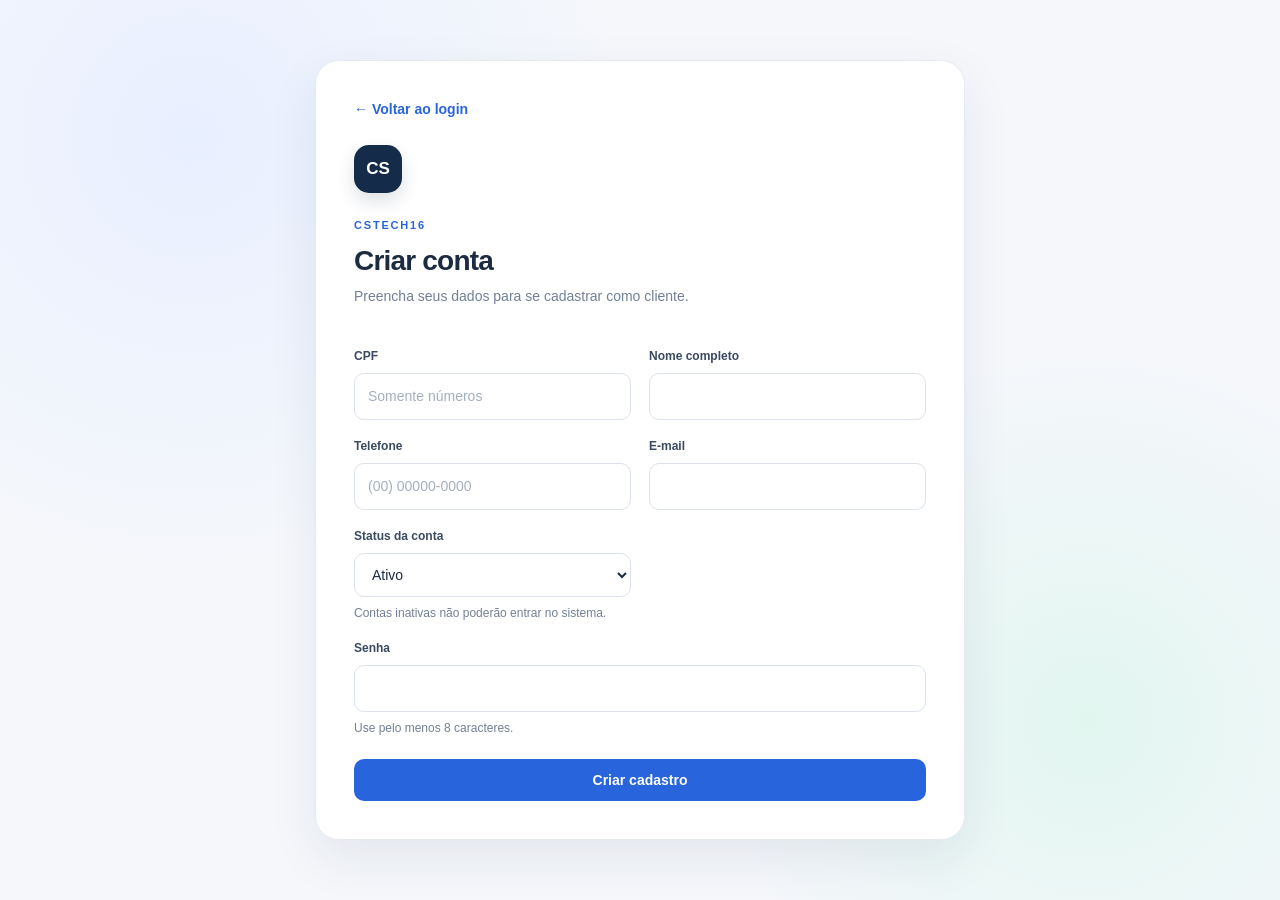
==== static/cliente.html @ 897357fa "Add files via upload" ====
<!DOCTYPE html>
<html lang="pt-BR">

<head>
    <meta charset="UTF-8">
    <meta name="viewport" content="width=device-width, initial-scale=1">

    <title>CSTECH16 | Cadastro</title>

    <link rel="stylesheet" href="/static/css/style.css">
</head>

<body class="auth-page">

    <main class="auth-card wide">

        <!-- Link para voltar ao login -->
        <a class="back-link" href="/">
            ← Voltar ao login
        </a>

        <!-- Identidade visual -->
        <div class="brand-mark">CS</div>

        <p class="eyebrow">CSTECH16</p>

        <!-- Título e descrição -->
        <h1>Criar conta</h1>

        <p class="muted">
            Preencha seus dados para se cadastrar como cliente.
        </p>

        <!-- Formulário de cadastro -->
        <form id="cliente-form" class="form-grid">

            <!-- CPF -->
            <div>
                <label for="cpf">CPF</label>

                <input
                    id="cpf"
                    name="cpf"
                    type="text"
                    required
                    placeholder="Somente números"
                    inputmode="numeric"
                >
            </div>

            <!-- Nome completo -->
            <div>
                <label for="nome">Nome completo</label>

                <input
                    id="nome"
                    name="nome"
                    type="text"
                    required
                    autocomplete="name"
                >
            </div>

            <!-- Telefone -->
            <div>
                <label for="telefone">Telefone</label>

                <input
                    id="telefone"
                    name="telefone"
                    type="tel"
                    placeholder="(00) 00000-0000"
                    autocomplete="tel"
                >
            </div>

            <!-- E-mail -->
            <div>
                <label for="cad-email">E-mail</label>

                <input
                    id="cad-email"
                    name="email"
                    type="email"
                    required
                    autocomplete="email"
                >
            </div>

            <!-- Status da conta -->
            <div>
                <label for="status">Status da conta</label>
                <select id="status" name="status" required>
                    <option value="true" selected>Ativo</option>
                    <option value="false">Inativo</option>
                </select>
                <small>Contas inativas não poderão entrar no sistema.</small>
            </div>

            <!-- Senha -->
            <div class="span-2">
                <label for="cad-senha">Senha</label>

                <input
                    id="cad-senha"
                    name="senha"
                    type="password"
                    required
                    minlength="8"
                    autocomplete="new-password"
                >

                <small>
                    Use pelo menos 8 caracteres.
                </small>
            </div>

            <!-- Botão e mensagens -->
            <div class="span-2">

                <button
                    class="btn primary full"
                    type="submit"
                >
                    Criar cadastro
                </button>

                <p
                    id="cliente-message"
                    class="message"
                    role="status"
                ></p>

            </div>

        </form>

    </main>

    <!-- Script responsável pelo cadastro -->
    
<script src="/static/js/app.js"></script>
<script src="/static/js/clientes.js"></script>


</body>
</html>
---- static/css/style.css ----
/* =========================================================
   CSTECH16 - FOLHA DE ESTILOS COMPLETA
   CSS escrito manualmente, sem frameworks externos.
========================================================= */

/* 1. Variáveis e configurações globais */
:root {
    --navy: #142b4a;
    --blue: #2864dc;
    --blue-hover: #1f53bd;
    --blue-light: #eaf1ff;
    --ink: #1c2b40;
    --muted: #728096;
    --line: #e6ebf2;
    --background: #f5f7fb;
    --white: #ffffff;
    --green: #16866a;
    --green-light: #e4f7f0;
    --purple: #8056d9;
    --purple-light: #f1eaff;
    --danger: #bd3342;
    --shadow: 0 18px 50px rgba(20, 43, 74, 0.08);
}

*,
*::before,
*::after {
    box-sizing: border-box;
}

html {
    min-height: 100%;
    scroll-behavior: smooth;
}

body {
    min-height: 100vh;
    margin: 0;
    background: var(--background);
    color: var(--ink);
    font-family: Arial, Helvetica, sans-serif;
    font-size: 14px;
    line-height: 1.5;
}

a {
    color: var(--blue);
    text-decoration: none;
}

a:hover {
    text-decoration: none;
}

button,
input,
select,
textarea {
    font: inherit;
}

button {
    cursor: pointer;
}

button:focus-visible,
a:focus-visible,
input:focus-visible,
select:focus-visible,
textarea:focus-visible {
    outline: 3px solid rgba(40, 100, 220, 0.28);
    outline-offset: 2px;
}

h1,
h2,
h3,
p {
    margin-top: 0;
}

h1 {
    margin-bottom: 8px;
    font-size: 30px;
    line-height: 1.2;
    letter-spacing: -0.8px;
}

h2 {
    margin-bottom: 7px;
    font-size: 18px;
    line-height: 1.35;
}

h3 {
    margin-bottom: 10px;
    font-size: 16px;
    line-height: 1.4;
}

.muted {
    color: var(--muted);
    line-height: 1.6;
}

.eyebrow {
    margin-bottom: 10px;
    color: var(--blue);
    font-size: 11px;
    font-weight: 800;
    letter-spacing: 1.8px;
    text-transform: uppercase;
}

/* 2. Login e cadastro */
.auth-page {
    display: grid;
    min-height: 100vh;
    place-items: center;
    padding: 24px;
    background:
        radial-gradient(circle at 15% 15%, #e8efff 0, transparent 32%),
        radial-gradient(circle at 85% 80%, #e2f6f0 0, transparent 28%),
        var(--background);
}

.auth-card {
    width: min(100%, 430px);
    padding: 38px;
    background: var(--white);
    border: 1px solid var(--line);
    border-radius: 24px;
    box-shadow: var(--shadow);
}

.auth-card.wide {
    width: min(100%, 650px);
}

.auth-card h1 {
    font-size: 28px;
}

.auth-card .muted {
    margin-bottom: 22px;
}

.auth-foot {
    margin: 22px 0 0;
    color: var(--muted);
    text-align: center;
}

.auth-foot a {
    font-weight: 700;
}

.back-link {
    display: inline-block;
    margin-bottom: 25px;
    font-weight: 600;
}

/* 3. Marca CSTECH16 */
.brand-mark {
    display: grid;
    width: 48px;
    height: 48px;
    margin-bottom: 24px;
    place-items: center;
    color: var(--white);
    background: var(--navy);
    border-radius: 15px;
    box-shadow: 0 8px 18px rgba(20, 43, 74, 0.14);
    font-size: 17px;
    font-weight: 800;
}

.brand-mark.small {
    width: 36px;
    height: 36px;
    margin: 0;
    border-radius: 11px;
    font-size: 13px;
}

/* 4. Formulários e campos */
label {
    display: block;
    margin: 17px 0 8px;
    color: #394a61;
    font-size: 12px;
    font-weight: 700;
}

input,
select,
textarea {
    display: block;
    width: 100%;
    min-width: 0;
    padding: 12px 13px;
    color: var(--ink);
    background: var(--white);
    border: 1px solid #dbe2ec;
    border-radius: 10px;
    outline: none;
    transition: border-color 0.2s ease, box-shadow 0.2s ease;
}

textarea {
    min-height: 110px;
    resize: vertical;
}

input:focus,
select:focus,
textarea:focus {
    border-color: #80a5ff;
    box-shadow: 0 0 0 3px rgba(40, 100, 220, 0.09);
}

input::placeholder,
textarea::placeholder {
    color: #a4afbe;
}

small {
    display: block;
    margin-top: 7px;
    color: var(--muted);
    font-size: 12px;
}

.form-grid {
    display: grid;
    grid-template-columns: minmax(0, 1fr) minmax(0, 1fr);
    gap: 0 18px;
}

.form-grid > div {
    min-width: 0;
}

.span-2 {
    grid-column: 1 / -1;
}

/* 5. Botões */
.btn {
    display: inline-flex;
    align-items: center;
    justify-content: center;
    gap: 8px;
    padding: 11px 16px;
    color: var(--ink);
    background: #eef2f7;
    border: 1px solid transparent;
    border-radius: 10px;
    font-size: 14px;
    font-weight: 700;
    line-height: 1.3;
    text-align: center;
    transition: background-color 0.15s ease, transform 0.15s ease, opacity 0.15s ease;
}

.btn:hover {
    transform: translateY(-1px);
}

.btn:active {
    transform: translateY(0);
}

.btn:disabled {
    cursor: not-allowed;
    opacity: 0.55;
    transform: none;
}

.btn.primary {
    color: var(--white);
    background: var(--blue);
}

.btn.primary:hover {
    background: var(--blue-hover);
}

.btn.secondary {
    color: var(--blue);
    background: var(--blue-light);
}

.btn.secondary:hover {
    background: #dce7ff;
}

.btn.ghost {
    color: #dce6f7;
    background: transparent;
    border-color: rgba(255, 255, 255, 0.15);
}

.btn.ghost:hover {
    background: rgba(255, 255, 255, 0.08);
}

.btn.full {
    width: 100%;
    margin-top: 22px;
}

/* 6. Mensagens */
.message {
    min-height: 0;
    margin: 12px 0 0;
    color: var(--muted);
    font-size: 13px;
    line-height: 1.5;
    overflow-wrap: anywhere;
}

.message:empty {
    display: none;
}

.message.error {
    color: var(--danger);
}

.message.success {
    color: var(--green);
}

/* 7. Estrutura principal */
.app-shell {
    display: grid;
    grid-template-columns: 245px minmax(0, 1fr);
    min-height: 100vh;
}

/* 8. Menu lateral */
.sidebar {
    display: flex;
    min-height: 100vh;
    flex-direction: column;
    gap: 35px;
    padding: 26px 17px;
    background: var(--navy);
}

.side-brand {
    display: flex;
    align-items: center;
    gap: 11px;
    padding: 0 7px;
    color: var(--white);
    font-size: 15px;
    font-weight: 800;
}

.side-brand:hover {
    color: var(--white);
}

.sidebar nav {
    display: grid;
    gap: 7px;
}

.sidebar nav a {
    display: flex;
    align-items: center;
    gap: 10px;
    padding: 13px 14px;
    color: #b9c8dd;
    border-radius: 10px;
    font-weight: 600;
    transition: color 0.15s ease, background-color 0.15s ease;
}

.sidebar nav a:hover,
.sidebar nav a.active {
    color: var(--white);
    background: rgba(255, 255, 255, 0.08);
}

.sidebar .btn {
    margin-top: auto;
}

/* 9. Conteúdo e cabeçalho */
.main-content {
    width: 100%;
    max-width: 1500px;
    min-width: 0;
    margin: 0 auto;
    padding: 34px clamp(20px, 4vw, 58px);
}

.topbar {
    display: flex;
    align-items: center;
    justify-content: space-between;
    gap: 20px;
    margin-bottom: 28px;
}

.topbar h1 {
    margin-bottom: 4px;
}

.topbar p:last-child {
    margin-bottom: 0;
}

.user-chip {
    max-width: 100%;
    padding: 10px 15px;
    color: #53647a;
    background: var(--white);
    border: 1px solid var(--line);
    border-radius: 999px;
    font-weight: 600;
    overflow-wrap: anywhere;
}

/* 10. Painel de boas-vindas */
.welcome-panel {
    position: relative;
    display: flex;
    align-items: center;
    justify-content: space-between;
    gap: 20px;
    overflow: hidden;
    margin-bottom: 22px;
    padding: 30px 34px;
    color: var(--white);
    background: linear-gradient(115deg, #1c3d69, #2864dc);
    border-radius: 20px;
}

.welcome-panel h2 {
    margin-bottom: 8px;
    font-size: 25px;
}

.welcome-panel p {
    margin-bottom: 0;
    color: #e0eaff;
}

.welcome-panel .eyebrow {
    color: #a9c5ff;
}

.welcome-icon {
    flex: 0 0 auto;
    padding: 0 20px;
    font-size: 76px;
    opacity: 0.2;
}

/* 11. Cards e indicadores */
.stats-grid {
    display: grid;
    grid-template-columns: repeat(3, minmax(0, 1fr));
    gap: 18px;
    margin-bottom: 22px;
}

.stat-card,
.panel {
    min-width: 0;
    padding: 23px;
    background: var(--white);
    border: 1px solid var(--line);
    border-radius: 16px;
    box-shadow: 0 5px 20px rgba(20, 43, 74, 0.025);
}

.stat-icon {
    display: grid;
    width: 42px;
    height: 42px;
    margin-bottom: 19px;
    place-items: center;
    border-radius: 13px;
    font-size: 19px;
}

.stat-icon.blue {
    color: var(--blue);
    background: var(--blue-light);
}

.stat-icon.purple {
    color: var(--purple);
    background: var(--purple-light);
}

.stat-icon.green {
    color: var(--green);
    background: var(--green-light);
}

.stat-card p {
    margin-bottom: 8px;
    color: var(--muted);
}

.stat-card strong {
    display: block;
    margin-bottom: 14px;
    font-size: 17px;
}

.stat-card > a {
    font-size: 12px;
    font-weight: 700;
}

/* 12. Painéis e links rápidos */
.panel {
    margin-bottom: 22px;
}

.panel-heading {
    display: flex;
    align-items: center;
    justify-content: space-between;
    gap: 20px;
    margin-bottom: 20px;
}

.panel-heading > div {
    min-width: 0;
}

.panel-heading p {
    margin-bottom: 0;
}

.quick-links {
    display: grid;
    gap: 0;
}

.quick-links a {
    display: flex;
    align-items: center;
    justify-content: space-between;
    gap: 12px;
    padding: 15px 0;
    color: #34465e;
    border-top: 1px solid var(--line);
    font-weight: 600;
}

.quick-links a span {
    flex: 0 0 auto;
    color: var(--blue);
}

/* 13. Estados vazios */
.empty-state {
    padding: 42px 20px;
    text-align: center;
    background: #fafbfd;
    border: 1px dashed #dce4ef;
    border-radius: 14px;
}

.empty-state p {
    max-width: 470px;
    margin: 0 auto;
    color: var(--muted);
    line-height: 1.7;
    overflow-wrap: anywhere;
}

.empty-icon {
    display: block;
    margin-bottom: 13px;
    font-size: 32px;
}

/* 14. Tabelas */
.table-wrap {
    width: 100%;
    overflow-x: auto;
    border-radius: 10px;
}

table {
    width: 100%;
    border-collapse: collapse;
    text-align: left;
}

th,
td {
    padding: 14px 12px;
    border-bottom: 1px solid var(--line);
    white-space: nowrap;
}

th {
    color: var(--muted);
    font-size: 11px;
    letter-spacing: 0.7px;
    text-transform: uppercase;
}

td {
    font-size: 13px;
}

tbody tr:hover {
    background: #fafbfd;
}

tbody tr:last-child td {
    border-bottom: 0;
}

.status-pill {
    display: inline-block;
    padding: 5px 9px;
    color: var(--green);
    background: var(--green-light);
    border-radius: 99px;
    font-size: 11px;
    font-weight: 700;
}

/* 15. Trechos de código */
code {
    padding: 2px 5px;
    background: #f0f3f8;
    border-radius: 5px;
    font-family: Consolas, "Courier New", monospace;
    font-size: 12px;
    overflow-wrap: anywhere;
}

/* 16. Elementos ocultos */
[hidden] {
    display: none !important;
}

/* 17. Responsividade para tablets */
@media (max-width: 850px) {
    .app-shell {
        grid-template-columns: minmax(0, 1fr);
    }

    .sidebar {
        min-height: auto;
        gap: 18px;
        padding: 16px;
    }

    .sidebar nav {
        display: flex;
        flex-wrap: wrap;
    }

    .sidebar nav a {
        padding: 10px;
    }

    .sidebar .btn {
        width: auto;
        align-self: flex-start;
        margin-top: 0;
    }

    .main-content {
        padding: 25px 18px;
    }

    .stats-grid {
        grid-template-columns: minmax(0, 1fr);
    }

    .topbar {
        align-items: flex-start;
        flex-wrap: wrap;
    }

    .welcome-panel {
        padding: 24px;
    }

    .welcome-icon {
        display: none;
    }
}

/* 18. Responsividade para celulares */
@media (max-width: 520px) {
    h1 {
        font-size: 26px;
    }

    .auth-page {
        padding: 16px;
    }

    .auth-card {
        padding: 27px 22px;
        border-radius: 20px;
    }

    .form-grid {
        grid-template-columns: minmax(0, 1fr);
    }

    .span-2 {
        grid-column: auto;
    }

    .panel,
    .stat-card {
        padding: 18px;
    }

    .panel-heading {
        align-items: flex-start;
        flex-direction: column;
    }

    .panel-heading .btn {
        width: 100%;
    }

    .welcome-panel {
        padding: 22px;
    }

    .welcome-panel h2 {
        font-size: 22px;
    }

    .sidebar nav a {
        font-size: 12px;
    }

    .user-chip {
        border-radius: 12px;
    }
}

/* 19. Preferência por movimento reduzido */
@media (prefers-reduced-motion: reduce) {
    *,
    *::before,
    *::after {
        scroll-behavior: auto !important;
        transition-duration: 0.01ms !important;
        animation-duration: 0.01ms !important;
        animation-iteration-count: 1 !important;
    }
}

/* Vitrine do cliente — mesma identidade visual CSTECH16 */
.store-page{background:#f6f8fc;color:var(--ink)}
.store-header{background:#fff;border-bottom:1px solid var(--line);position:sticky;top:0;z-index:10}
.store-header-inner{max-width:1250px;margin:auto;min-height:76px;padding:14px 26px;display:flex;align-items:center;justify-content:space-between;gap:18px}
.store-logo{display:flex;align-items:center;gap:12px;color:var(--navy);font-size:21px;font-weight:800;letter-spacing:-.6px}.store-logo-accent{color:var(--blue)}
.store-links{display:flex;align-items:center;gap:26px}.store-link-current{font-weight:700}.store-exit{border:1px solid var(--line);border-radius:9px;background:#fff;color:var(--navy);padding:10px 14px;font-weight:700}
.store-main{max-width:1250px;padding:30px 26px 70px;margin:auto}
.store-hero{min-height:340px;background:linear-gradient(115deg,#142b4a 10%,#2456a7 74%,#2864dc);border-radius:25px;display:grid;grid-template-columns:1.25fr .75fr;overflow:hidden;color:#fff;position:relative}
.store-hero-copy{padding:52px 55px;position:relative;z-index:1}.store-eyebrow{font-size:11px;letter-spacing:2.2px;color:#a8c8ff;font-weight:800}.store-hero h1{font-size:clamp(31px,4vw,49px);max-width:610px;line-height:1.12;letter-spacing:-1.8px;margin:16px 0}.store-hero p{font-size:15px;line-height:1.7;color:#d6e5ff;max-width:480px}.store-hero-button{display:inline-flex;align-items:center;gap:24px;margin-top:16px;padding:13px 20px;background:#fff;color:var(--navy);border-radius:10px;font-weight:800}
.store-hero-art{position:relative;display:grid;place-items:center}.store-art-circle{width:245px;height:245px;border:1px solid #ffffff50;border-radius:40px;transform:rotate(-16deg);display:grid;place-items:center;background:#ffffff12;box-shadow:0 25px 80px #091d4170}.store-art-circle span{font-size:140px;font-weight:700;color:#fff;transform:rotate(16deg)}.store-art-chip{position:absolute;background:#fff;color:var(--blue);border-radius:12px;padding:12px 18px;font-weight:800;box-shadow:0 15px 35px #001b4055}.store-art-chip-one{top:48px;right:34px}.store-art-chip-two{bottom:45px;left:18px}
.store-benefits{display:grid;grid-template-columns:repeat(3,1fr);gap:16px;margin:24px 0 54px}.store-benefits>div{background:#fff;border:1px solid var(--line);border-radius:14px;padding:20px;display:grid;grid-template-columns:42px 1fr;column-gap:12px;align-items:center}.store-benefits>div>span{grid-row:span 2;width:42px;height:42px;border-radius:12px;display:grid;place-items:center;background:var(--blue-light);color:var(--blue);font-size:22px}.store-benefits strong{font-size:13px}.store-benefits small{margin:0}
.store-section-head{display:flex;align-items:end;justify-content:space-between;gap:12px;margin-bottom:25px}.store-kicker{font-size:11px;color:var(--blue);font-weight:800;letter-spacing:2px;margin-bottom:7px}.store-section-head h2{font-size:29px;letter-spacing:-.7px;margin-bottom:7px}.store-section-head p:not(.store-kicker){color:var(--muted);margin:0}.store-count{font-size:12px;color:var(--muted);white-space:nowrap}
.store-toolbar{display:grid;grid-template-columns:minmax(190px,1fr) 195px 175px auto;gap:12px;margin-bottom:25px}.store-toolbar select,.store-toolbar input{margin:0;background:#fff;height:46px}.store-search{margin:0;position:relative}.store-search span{position:absolute;top:6px;left:15px;font-size:26px;color:var(--muted)}.store-search input{padding-left:45px}.store-refresh{border:1px solid var(--line);border-radius:10px;background:#fff;color:var(--blue);font-weight:700;padding:0 16px}.store-message{color:var(--danger)}.store-message:empty{display:none}
.store-grid{display:grid;grid-template-columns:repeat(4,minmax(0,1fr));gap:20px}.store-card{min-width:0;background:#fff;border:1px solid var(--line);border-radius:18px;overflow:hidden;box-shadow:0 6px 20px #142b4a06;transition:transform .2s,box-shadow .2s}.store-card:hover{transform:translateY(-4px);box-shadow:0 16px 35px #142b4a14}.store-card-image{height:220px;background:#eef3fa;position:relative;overflow:hidden}.store-card-image img,.store-detail-image img{width:100%;height:100%;object-fit:contain;padding:20px}.store-no-image{height:100%;display:flex;flex-direction:column;align-items:center;justify-content:center;gap:8px;color:#7d95b9}.store-no-image span{font-size:60px}.store-no-image small{font-size:11px;font-weight:800;letter-spacing:2px}.store-stock{position:absolute;top:13px;left:13px;background:#e4f7f0;color:#16866a;padding:5px 9px;border-radius:7px;font-size:11px;font-weight:800}.store-stock-out{background:#fff0f1;color:#bd3342}.store-card-body{padding:19px}.store-card-category{color:var(--blue);font-size:11px;font-weight:800;letter-spacing:1px;text-transform:uppercase}.store-card h3{margin:9px 0 4px;font-size:16px;min-height:44px}.store-card-brand{color:var(--muted);font-size:12px;margin:0 0 18px}.store-card-bottom{border-top:1px solid var(--line);padding-top:16px;display:flex;align-items:center;justify-content:space-between;gap:8px;flex-wrap:wrap}.store-card-bottom strong{font-size:19px;color:var(--navy)}.store-card-bottom button{border:0;background:var(--blue-light);color:var(--blue);border-radius:8px;padding:9px 11px;font-size:12px;font-weight:800}.store-empty,.store-loading{grid-column:1/-1;padding:70px 25px;text-align:center;color:var(--muted);background:#fff;border:1px dashed var(--line);border-radius:15px}
.store-footer{border-top:1px solid var(--line);background:#fff;padding:25px;display:flex;justify-content:space-between;gap:15px;color:var(--muted);font-size:12px}.store-footer strong{color:var(--navy)}
.store-modal[hidden]{display:none}.store-modal{position:fixed;inset:0;z-index:30;display:grid;place-items:center;padding:20px}.store-modal-backdrop{position:absolute;inset:0;background:#07162cbb}.store-modal-card{position:relative;width:min(100%,720px);background:#fff;border-radius:20px;padding:26px;box-shadow:0 30px 90px #0004}.store-modal-close{position:absolute;top:10px;right:15px;font-size:27px;border:0;background:none;color:var(--muted);z-index:1}.store-modal-card #store-modal-content{display:grid;grid-template-columns:1fr 1fr;gap:28px;align-items:center}.store-detail-image{height:270px;background:#f1f5fb;border-radius:14px;overflow:hidden}.store-detail-body h2{font-size:25px;margin:10px 0 20px}.store-detail-body p{color:var(--muted)}.store-detail-body p strong{color:var(--ink)}.store-detail-price{font-size:28px;font-weight:800;color:var(--blue);margin:20px 0}.store-detail-note{font-size:12px;line-height:1.6}
@media(max-width:1050px){.store-grid{grid-template-columns:repeat(3,minmax(0,1fr))}.store-toolbar{grid-template-columns:1fr 1fr}.store-hero-copy{padding:42px}}
@media(max-width:700px){.store-header-inner{padding:12px 16px}.store-main{padding:18px 15px 50px}.store-hero{grid-template-columns:1fr}.store-hero-copy{padding:36px 26px}.store-hero-art{display:none}.store-benefits{grid-template-columns:1fr;gap:9px;margin-bottom:38px}.store-grid{grid-template-columns:repeat(2,minmax(0,1fr));gap:12px}.store-card-image{height:160px}.store-card-body{padding:12px}.store-card-bottom strong{font-size:16px}.store-toolbar{grid-template-columns:1fr 1fr}.store-search{grid-column:1/-1}.store-section-head h2{font-size:24px}.store-modal-card #store-modal-content{grid-template-columns:1fr}.store-detail-image{height:180px}}
@media(max-width:420px){.store-grid{grid-template-columns:1fr}.store-toolbar{grid-template-columns:1fr}.store-search{grid-column:auto}.store-links{gap:12px}.store-logo{font-size:17px}.store-footer{flex-direction:column}}

/* Carrinho e acesso público */
.store-links .store-exit{display:inline-flex;align-items:center;gap:7px;text-decoration:none;cursor:pointer;font-size:13px}
.store-links .store-exit[hidden]{display:none!important}
.store-card-bottom button:disabled{opacity:.4;cursor:not-allowed}
.store-card-bottom{justify-content:flex-start}.store-card-bottom strong{width:100%}
.cart-dialog{max-width:620px;max-height:90vh;overflow:auto}.cart-dialog h2{font-size:24px;margin-bottom:20px}.cart-row{padding:16px 0;border-bottom:1px solid var(--line);display:flex;justify-content:space-between;align-items:center;gap:15px}.cart-row small{display:block}.cart-controls{display:flex;align-items:center;gap:8px;flex-wrap:wrap}.cart-controls button{padding:7px 10px;border:1px solid var(--line);border-radius:8px;background:var(--blue-light);color:var(--navy);font-weight:700}.cart-total{display:flex;justify-content:space-between;font-size:19px;margin:22px 0}.cart-dialog #cart-checkout{width:100%}@media(max-width:600px){.store-links{gap:7px}.store-link-current{display:none}.cart-row{align-items:flex-start;flex-direction:column}.store-header-inner{flex-wrap:wrap}}

/* Ações administrativas */
.danger-btn {color:#bd3342;background:#fff0f1;border:1px solid #f1c8cf;margin-left:5px;}
.danger-btn:hover{background:#ffe0e4;}
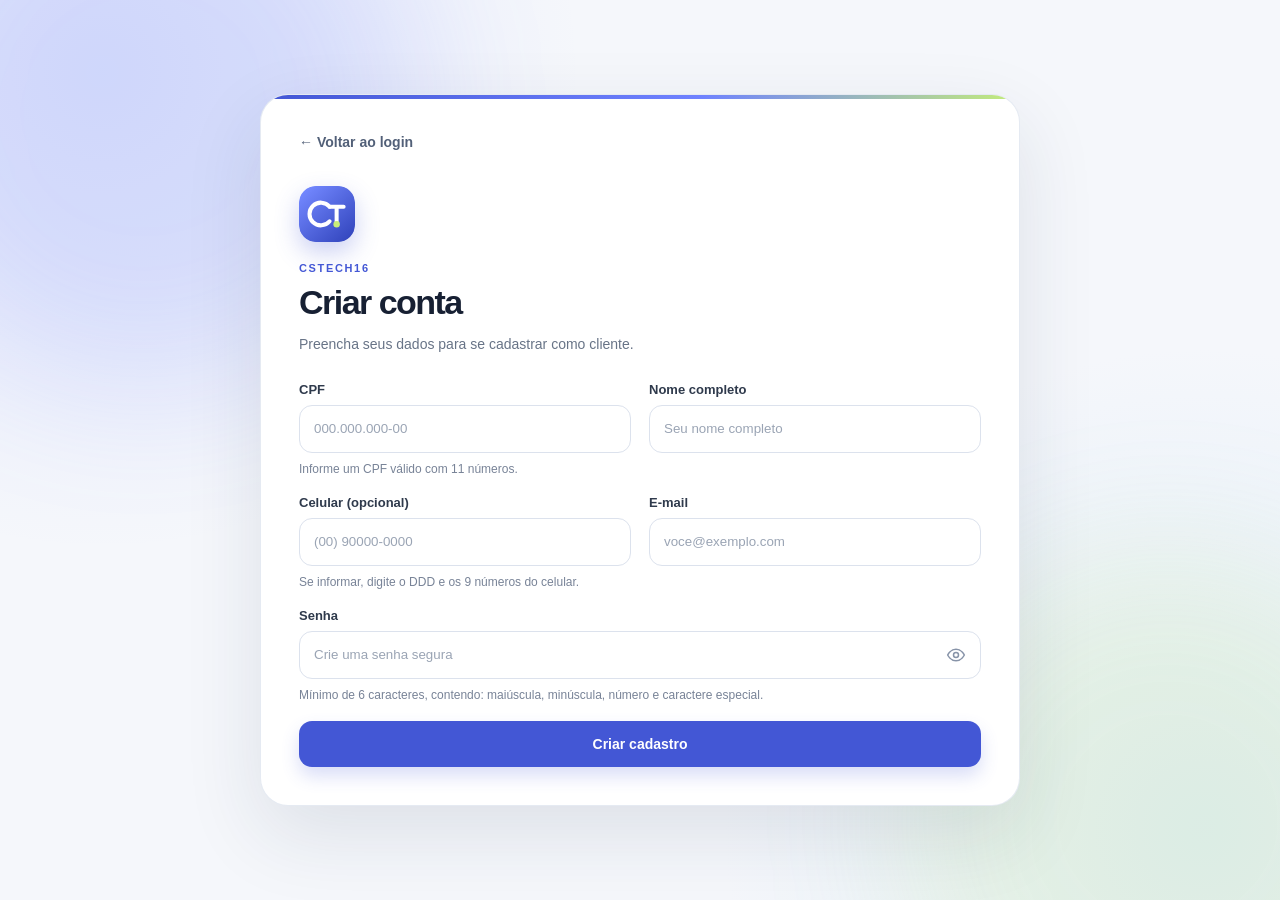
==== commit 8aa09668: "Initial commit - CSTECH16" ====
--- a/static/cliente.html
+++ b/static/cliente.html
@@ -9,30 +9,34 @@
     <title>CSTECH16 | Cadastro</title>
 
     <link rel="stylesheet" href="/static/css/style.css">
+    <meta name="theme-color" content="#4357d5">
+    <link rel="icon" href="/static/img/icon.svg" type="image/svg+xml">
+    <link rel="icon" href="/static/img/favicon-32.png" sizes="32x32" type="image/png">
+    <link rel="alternate icon" href="/static/favicon.ico">
+    <link rel="apple-touch-icon" href="/static/img/apple-touch-icon.png">
+    <link rel="manifest" href="/static/manifest.webmanifest">
+    <link rel="stylesheet" href="/static/css/cstech-ui.css?v=20261106-cs">
 </head>
 
 <body class="auth-page">
 
     <main class="auth-card wide">
 
-        <!-- Link para voltar ao login -->
-        <a class="back-link" href="/">
+        <!-- VOLTAR PARA O LOGIN -->
+        <a class="back-link" href="/static/index.html?v=20261106-cs">
             ← Voltar ao login
         </a>
 
-        <!-- Identidade visual -->
-        <div class="brand-mark">CS</div>
+        <img class="cs-brand-icon" src="/static/img/icon.svg" alt="CSTECH16" width="56" height="56">
 
         <p class="eyebrow">CSTECH16</p>
 
-        <!-- Título e descrição -->
         <h1>Criar conta</h1>
 
         <p class="muted">
             Preencha seus dados para se cadastrar como cliente.
         </p>
 
-        <!-- Formulário de cadastro -->
         <form id="cliente-form" class="form-grid">
 
             <!-- CPF -->
@@ -44,12 +48,19 @@
                     name="cpf"
                     type="text"
                     required
-                    placeholder="Somente números"
+                    maxlength="14"
+                    placeholder="000.000.000-00"
                     inputmode="numeric"
+                    autocomplete="off"
+                    aria-describedby="cpf-help"
                 >
+
+                <small id="cpf-help">
+                    Informe um CPF válido com 11 números.
+                </small>
             </div>
 
-            <!-- Nome completo -->
+            <!-- NOME -->
             <div>
                 <label for="nome">Nome completo</label>
 
@@ -59,23 +70,31 @@
                     type="text"
                     required
                     autocomplete="name"
+                    placeholder="Seu nome completo"
                 >
             </div>
 
-            <!-- Telefone -->
+            <!-- CELULAR -->
             <div>
-                <label for="telefone">Telefone</label>
+                <label for="telefone">Celular (opcional)</label>
 
                 <input
                     id="telefone"
                     name="telefone"
                     type="tel"
-                    placeholder="(00) 00000-0000"
+                    maxlength="15"
+                    placeholder="(00) 90000-0000"
+                    inputmode="numeric"
                     autocomplete="tel"
+                    aria-describedby="telefone-help"
                 >
+
+                <small id="telefone-help">
+                    Se informar, digite o DDD e os 9 números do celular.
+                </small>
             </div>
 
-            <!-- E-mail -->
+            <!-- E-MAIL -->
             <div>
                 <label for="cad-email">E-mail</label>
 
@@ -85,20 +104,11 @@
                     type="email"
                     required
                     autocomplete="email"
+                    placeholder="voce@exemplo.com"
                 >
             </div>
 
-            <!-- Status da conta -->
-            <div>
-                <label for="status">Status da conta</label>
-                <select id="status" name="status" required>
-                    <option value="true" selected>Ativo</option>
-                    <option value="false">Inativo</option>
-                </select>
-                <small>Contas inativas não poderão entrar no sistema.</small>
-            </div>
-
-            <!-- Senha -->
+            <!-- SENHA -->
             <div class="span-2">
                 <label for="cad-senha">Senha</label>
 
@@ -107,16 +117,19 @@
                     name="senha"
                     type="password"
                     required
-                    minlength="8"
+                    minlength="6"
                     autocomplete="new-password"
+                    placeholder="Crie uma senha segura"
+                    aria-describedby="cad-senha-help"
                 >
 
-                <small>
-                    Use pelo menos 8 caracteres.
+                <small id="cad-senha-help">
+                    Mínimo de 6 caracteres, contendo:
+                    maiúscula, minúscula, número e caractere especial.
                 </small>
             </div>
 
-            <!-- Botão e mensagens -->
+            <!-- BOTÃO DE CADASTRO -->
             <div class="span-2">
 
                 <button
@@ -130,6 +143,7 @@
                     id="cliente-message"
                     class="message"
                     role="status"
+                    aria-live="polite"
                 ></p>
 
             </div>
@@ -138,11 +152,10 @@
 
     </main>
 
-    <!-- Script responsável pelo cadastro -->
-    
-<script src="/static/js/app.js"></script>
-<script src="/static/js/clientes.js"></script>
+    <script src="/static/js/app.js?v=20261104-cstech16"></script>
+    <script src="/static/js/clientes.js?v=20261104-cstech16"></script>
+    <script src="/static/js/password-visibility.js?v=20261104-cstech16"></script>
 
-
+    <script src="/static/js/cstech-ui.js?v=20261106-cs" defer></script>
 </body>
 </html>
--- a/static/css/style.css
+++ b/static/css/style.css
@@ -1,797 +1,993 @@
-/* =========================================================
-   CSTECH16 - FOLHA DE ESTILOS COMPLETA
-   CSS escrito manualmente, sem frameworks externos.
-========================================================= */
-
-/* 1. Variáveis e configurações globais */
+
+/* =========================================================
+   CSTECH16 — CSS GLOBAL
+   Versão consolidada — catálogo e filtros
+========================================================= */
+
 :root {
-    --navy: #142b4a;
-    --blue: #2864dc;
-    --blue-hover: #1f53bd;
-    --blue-light: #eaf1ff;
-    --ink: #1c2b40;
-    --muted: #728096;
-    --line: #e6ebf2;
-    --background: #f5f7fb;
-    --white: #ffffff;
-    --green: #16866a;
-    --green-light: #e4f7f0;
-    --purple: #8056d9;
-    --purple-light: #f1eaff;
-    --danger: #bd3342;
-    --shadow: 0 18px 50px rgba(20, 43, 74, 0.08);
-}
-
-*,
-*::before,
-*::after {
+    color-scheme: light;
+
+    --cs-ink: #172033;
+    --cs-muted: #687487;
+    --cs-primary: #4357d5;
+    --cs-primary-hover: #3346bd;
+    --cs-purple: #9562f5;
+    --cs-surface: #ffffff;
+    --cs-background: #f5f7fb;
+    --cs-line: #e3e8f1;
+    --cs-shadow: 0 8px 24px rgba(20, 30, 55, 0.07);
+}
+
+* {
     box-sizing: border-box;
 }
 
 html {
-    min-height: 100%;
     scroll-behavior: smooth;
 }
 
 body {
-    min-height: 100vh;
     margin: 0;
-    background: var(--background);
-    color: var(--ink);
     font-family: Arial, Helvetica, sans-serif;
-    font-size: 14px;
-    line-height: 1.5;
-}
-
-a {
-    color: var(--blue);
-    text-decoration: none;
-}
-
-a:hover {
-    text-decoration: none;
-}
-
-button,
-input,
-select,
-textarea {
-    font: inherit;
-}
-
-button {
+}
+
+/* =========================================================
+   PÁGINAS INTERNAS
+========================================================= */
+
+body:not(.store-page):not(.auth-page) {
+    background: var(--cs-background);
+    color: var(--cs-ink);
+}
+
+body:not(.store-page):not(.auth-page) .container {
+    color: var(--cs-ink);
+}
+
+.page-header {
+    margin-bottom: 25px;
+}
+
+.page-heading {
+    color: var(--cs-ink);
+}
+
+/* =========================================================
+   AUTENTICAÇÃO
+========================================================= */
+
+body.auth-page {
+    background: var(--cs-background);
+    color: var(--cs-ink);
+}
+
+.auth-card {
+    background: var(--cs-surface);
+    border: 1px solid var(--cs-line);
+    border-radius: 16px;
+    box-shadow: var(--cs-shadow);
+}
+
+.auth-card h1,
+.auth-card h2,
+.auth-card label {
+    color: var(--cs-ink);
+}
+
+.auth-card input,
+.auth-card select {
+    background: #fff;
+    color: var(--cs-ink);
+    border: 1px solid var(--cs-line);
+}
+
+.auth-card input::placeholder {
+    color: #8993a4;
+}
+
+.btn {
+    background: var(--cs-primary);
+    color: #fff;
+    border: none;
+    border-radius: 8px;
     cursor: pointer;
-}
-
-button:focus-visible,
-a:focus-visible,
-input:focus-visible,
-select:focus-visible,
-textarea:focus-visible {
-    outline: 3px solid rgba(40, 100, 220, 0.28);
-    outline-offset: 2px;
-}
-
-h1,
-h2,
-h3,
-p {
-    margin-top: 0;
-}
-
-h1 {
-    margin-bottom: 8px;
-    font-size: 30px;
-    line-height: 1.2;
-    letter-spacing: -0.8px;
-}
-
-h2 {
-    margin-bottom: 7px;
-    font-size: 18px;
-    line-height: 1.35;
-}
-
-h3 {
-    margin-bottom: 10px;
-    font-size: 16px;
-    line-height: 1.4;
-}
-
-.muted {
-    color: var(--muted);
-    line-height: 1.6;
-}
-
-.eyebrow {
-    margin-bottom: 10px;
-    color: var(--blue);
-    font-size: 11px;
-    font-weight: 800;
-    letter-spacing: 1.8px;
-    text-transform: uppercase;
-}
-
-/* 2. Login e cadastro */
-.auth-page {
+    transition: background .2s ease, transform .2s ease;
+}
+
+.btn:hover {
+    background: var(--cs-primary-hover);
+    transform: translateY(-1px);
+}
+
+/* =========================================================
+   MINHAS COMPRAS
+========================================================= */
+
+.orders-summary {
+    display: grid;
+    grid-template-columns: repeat(auto-fit, minmax(180px, 1fr));
+    gap: 16px;
+    margin-bottom: 25px;
+}
+
+.summary-card,
+.order-card {
+    background: #fff;
+    border: 1px solid var(--cs-line);
+    border-radius: 14px;
+    box-shadow: var(--cs-shadow);
+}
+
+.summary-card {
+    padding: 20px;
+}
+
+.orders-list {
+    display: flex;
+    flex-direction: column;
+    gap: 18px;
+}
+
+.order-card {
+    overflow: hidden;
+}
+
+.order-header,
+.order-body,
+.order-footer {
+    padding: 18px;
+}
+
+.order-header {
+    border-bottom: 1px solid var(--cs-line);
+}
+
+.order-body {
+    color: var(--cs-ink);
+}
+
+.order-items {
+    display: flex;
+    flex-direction: column;
+    gap: 14px;
+}
+
+.order-item {
+    display: flex;
+    align-items: center;
+    gap: 15px;
+}
+
+.order-item-image {
+    width: 75px;
+    height: 75px;
+    object-fit: contain;
+    border-radius: 10px;
+    background: #f5f7fb;
+}
+
+.order-item-details {
+    flex: 1;
+}
+
+.order-footer {
+    display: flex;
+    justify-content: space-between;
+    align-items: center;
+    border-top: 1px solid var(--cs-line);
+}
+
+.order-total {
+    font-weight: 700;
+    color: var(--cs-primary);
+}
+
+/* =========================================================
+   LOJA — CATÁLOGO
+========================================================= */
+
+/* Cabeçalho do catálogo */
+
+body.store-page .store-catalog .store-section-head {
+    margin-bottom: 20px;
+}
+
+/* DESCUBRA O CATÁLOGO — ROXO */
+
+body.store-page .store-catalog .store-section-head .store-kicker {
+    color: #a477ff !important;
+    -webkit-text-fill-color: #a477ff !important;
+    font-weight: 800 !important;
+    letter-spacing: 2px;
+    font-size: 12px;
+}
+
+/* Título principal dos produtos */
+
+body.store-page .store-catalog .store-section-head h2 {
+    color: #ffffff;
+}
+
+body.store-page .store-catalog .store-section-head h2 .accent-dot {
+    color: #9562f5;
+}
+
+/* Descrição */
+
+body.store-page .store-catalog .store-section-head > div > p:last-child {
+    color: #b8bdca;
+}
+
+/* =========================================================
+   BARRA UNIFICADA
+   Estrutura real do HTML:
+   1. Pesquisa
+   2. Grupo de filtros
+========================================================= */
+
+body.store-page .store-catalog .store-toolbar-unified {
+    display: grid !important;
+
+    /* Pesquisa + grupo de filtros */
+    grid-template-columns: minmax(220px, 0.9fr) minmax(0, 2.1fr);
+
+    align-items: center;
+    gap: 14px;
+
+    width: 100% !important;
+    max-width: 100% !important;
+    min-width: 0;
+
+    margin-top: 22px;
+    padding: 14px 16px;
+
+    background: #ffffff !important;
+    border: 1px solid #e1e5ee !important;
+    border-radius: 13px;
+
+    box-shadow: 0 7px 22px rgba(0, 0, 0, 0.10);
+
+    overflow: visible;
+}
+
+/* =========================================================
+   CAMPO DE PESQUISA
+========================================================= */
+
+body.store-page .store-catalog .store-toolbar-unified .store-search {
+    display: flex !important;
+    align-items: center;
+    gap: 10px;
+
+    width: 100%;
+    min-width: 0;
+    min-height: 44px;
+
+    margin: 0;
+    padding: 0 12px;
+
+    background: #f7f8fc !important;
+    border: 1px solid #dce2ed !important;
+    border-radius: 9px;
+
+    flex: initial;
+}
+
+body.store-page .store-catalog .store-toolbar-unified .store-search .icon {
+    width: 18px;
+    height: 18px;
+    flex-shrink: 0;
+    color: #7c8495;
+}
+
+body.store-page .store-catalog .store-toolbar-unified .store-search input {
+    display: block;
+    width: 100% !important;
+    min-width: 0;
+    height: 42px;
+
+    padding: 0 !important;
+
+    background: transparent !important;
+    color: #172033 !important;
+    -webkit-text-fill-color: #172033 !important;
+
+    border: none !important;
+    border-radius: 0;
+    outline: none;
+    box-shadow: none !important;
+
+    font-family: inherit;
+    font-size: 13px;
+}
+
+body.store-page .store-catalog .store-toolbar-unified .store-search input::placeholder {
+    color: #8993a4 !important;
+    -webkit-text-fill-color: #8993a4 !important;
+    opacity: 1;
+}
+
+body.store-page .store-catalog .store-toolbar-unified .store-search:focus-within {
+    border-color: #9562f5 !important;
+    box-shadow: 0 0 0 3px rgba(149, 98, 245, 0.12);
+}
+
+/* =========================================================
+   GRUPO DOS FILTROS
+   Categoria | Marca | Ordenação | Atualizar
+========================================================= */
+
+body.store-page .store-catalog .store-toolbar-unified .store-filter-group {
+    display: grid !important;
+
+    grid-template-columns:
+        minmax(0, 1fr)
+        minmax(0, 1fr)
+        minmax(0, 1fr)
+        42px;
+
+    align-items: center;
+    gap: 10px;
+
+    width: 100% !important;
+    min-width: 0;
+    margin: 0;
+
+    flex: initial;
+}
+
+/* Selects */
+
+body.store-page .store-catalog .store-toolbar-unified .store-filter-group select {
+    display: block !important;
+
+    width: 100% !important;
+    min-width: 0 !important;
+    max-width: 100%;
+
+    height: 44px;
+    padding: 0 10px;
+
+    background-color: #f7f8fc !important;
+    color: #344054 !important;
+    -webkit-text-fill-color: #344054 !important;
+
+    border: 1px solid #dce2ed !important;
+    border-radius: 9px;
+
+    font-family: inherit;
+    font-size: 12px;
+    font-weight: 600;
+
+    opacity: 1 !important;
+    cursor: pointer;
+    outline: none;
+    box-shadow: none;
+
+    appearance: auto;
+}
+
+body.store-page .store-catalog .store-toolbar-unified .store-filter-group select:focus {
+    border-color: #9562f5 !important;
+    box-shadow: 0 0 0 3px rgba(149, 98, 245, 0.12);
+}
+
+body.store-page .store-catalog .store-toolbar-unified .store-filter-group select option {
+    background: #ffffff !important;
+    color: #263247 !important;
+    -webkit-text-fill-color: #263247 !important;
+}
+
+/* =========================================================
+   BOTÃO ATUALIZAR
+========================================================= */
+
+body.store-page .store-catalog .store-toolbar-unified .store-filter-group .store-refresh {
+    display: flex !important;
+    align-items: center;
+    justify-content: center;
+
+    width: 42px !important;
+    min-width: 42px;
+    height: 42px !important;
+
+    padding: 0 !important;
+
+    background: #f7f8fc !important;
+    color: #7350cf !important;
+
+    border: 1px solid #dce2ed !important;
+    border-radius: 9px;
+
+    cursor: pointer;
+    opacity: 1;
+
+    transition: background .2s ease, color .2s ease, border-color .2s ease;
+}
+
+body.store-page .store-catalog .store-toolbar-unified .store-filter-group .store-refresh .icon {
+    width: 17px;
+    height: 17px;
+}
+
+body.store-page .store-catalog .store-toolbar-unified .store-filter-group .store-refresh:hover {
+    background: #7546d8 !important;
+    color: #ffffff !important;
+    border-color: #7546d8 !important;
+}
+
+/* =========================================================
+   QUANTIDADE DE PRODUTOS
+========================================================= */
+
+body.store-page .store-catalog .store-results-info {
+    display: flex;
+    justify-content: flex-end;
+
+    margin: 10px 3px 18px;
+
+    color: #9296a5;
+    font-size: 12px;
+}
+
+/* Mensagem do catálogo */
+
+body.store-page .store-catalog #store-message {
+    margin: 12px 0;
+}
+
+/* =========================================================
+   PRODUTOS
+   Não alterar fundos, cores ou imagens dos cards.
+========================================================= */
+
+body.store-page .store-catalog #store-products {
+    width: 100%;
+    min-width: 0;
+}
+
+/* =========================================================
+   BARRA ANTIGA — COMPATIBILIDADE
+========================================================= */
+
+.store-page .store-toolbar:not(.store-toolbar-unified) {
+    background: #fff;
+    border: 1px solid var(--cs-line);
+    border-radius: 14px;
+    padding: 15px;
+}
+
+.store-page .store-toolbar:not(.store-toolbar-unified) input,
+.store-page .store-toolbar:not(.store-toolbar-unified) select {
+    background: #f8f9fc;
+    color: #172033;
+    border: 1px solid #dce2ed;
+    border-radius: 9px;
+}
+
+/* =========================================================
+   BOTÕES DE VOLTAR
+========================================================= */
+
+.area-voltar {
+    display: flex;
+    align-items: center;
+    gap: 10px;
+}
+
+.area-voltar button {
+    border-radius: 8px;
+}
+
+/* =========================================================
+   RESPONSIVIDADE — TABLETS
+========================================================= */
+
+@media (max-width: 1050px) {
+
+    body.store-page .store-catalog .store-toolbar-unified {
+        grid-template-columns: minmax(0, 1fr);
+    }
+
+    body.store-page .store-catalog .store-toolbar-unified .store-search {
+        width: 100%;
+    }
+
+    body.store-page .store-catalog .store-toolbar-unified .store-filter-group {
+        grid-template-columns:
+            repeat(3, minmax(0, 1fr))
+            42px;
+    }
+}
+
+/* =========================================================
+   RESPONSIVIDADE — CELULARES
+========================================================= */
+
+@media (max-width: 600px) {
+
+    body.store-page .store-catalog .store-toolbar-unified {
+        gap: 11px;
+        padding: 12px;
+    }
+
+    body.store-page .store-catalog .store-toolbar-unified .store-filter-group {
+        grid-template-columns: repeat(2, minmax(0, 1fr));
+        gap: 9px;
+    }
+
+    body.store-page .store-catalog .store-toolbar-unified .store-filter-group select {
+        height: 42px;
+        font-size: 12px;
+    }
+
+    body.store-page .store-catalog .store-toolbar-unified .store-filter-group .store-refresh {
+        width: 100% !important;
+        height: 42px !important;
+        min-width: 0;
+        grid-column: 1 / -1;
+    }
+
+    .order-item {
+        align-items: flex-start;
+    }
+
+    .order-footer {
+        flex-direction: column;
+        align-items: flex-start;
+        gap: 10px;
+    }
+}
+
+@media (max-width: 360px) {
+
+    body.store-page .store-catalog .store-toolbar-unified .store-filter-group {
+        grid-template-columns: minmax(0, 1fr);
+    }
+
+    body.store-page .store-catalog .store-toolbar-unified .store-filter-group .store-refresh {
+        grid-column: auto;
+    }
+}
+
+/* ==========================================
+   AJUSTES FINAIS — CATÁLOGO CSTECH16
+   ========================================== */
+
+/* Título Produtos em destaque em preto */
+body.store-page .store-catalog .store-section-head h2 {
+    color: #111111 !important;
+    -webkit-text-fill-color: #111111 !important;
+}
+
+/* Mantém somente o ponto final roxo */
+body.store-page .store-catalog .store-section-head h2 .accent-dot {
+    color: #8b5cf6 !important;
+    -webkit-text-fill-color: #8b5cf6 !important;
+}
+
+/* Padroniza os três campos de filtro */
+body.store-page .store-toolbar-unified .store-filter-group select {
+    background-color: #ffffff !important;
+    color: #171717 !important;
+    color-scheme: light !important;
+    appearance: auto;
+    -webkit-appearance: menulist;
+    height: 46px !important;
+    min-height: 46px !important;
+    border: 1px solid #dedee8 !important;
+    border-radius: 10px !important;
+    padding: 0 12px !important;
+    font-size: 13px !important;
+}
+
+/* Opções dos filtros */
+body.store-page .store-toolbar-unified .store-filter-group select option {
+    background-color: #ffffff !important;
+    color: #171717 !important;
+}
+
+
+/* ==========================================
+   AJUSTES FINAIS — CATÁLOGO CSTECH16
+   ========================================== */
+
+/* Título Produtos em destaque em preto */
+body.store-page .store-catalog .store-section-head h2 {
+    color: #111111 !important;
+    -webkit-text-fill-color: #111111 !important;
+}
+
+/* Mantém somente o ponto final roxo */
+body.store-page .store-catalog .store-section-head h2 .accent-dot {
+    color: #8b5cf6 !important;
+    -webkit-text-fill-color: #8b5cf6 !important;
+}
+
+/* Padroniza os três campos de filtro */
+body.store-page .store-toolbar-unified .store-filter-group select {
+    background-color: #ffffff !important;
+    color: #171717 !important;
+    color-scheme: light !important;
+    appearance: auto;
+    -webkit-appearance: menulist;
+    height: 46px !important;
+    min-height: 46px !important;
+    border: 1px solid #dedee8 !important;
+    border-radius: 10px !important;
+    padding: 0 12px !important;
+    font-size: 13px !important;
+}
+
+/* Opções dos filtros */
+body.store-page .store-toolbar-unified .store-filter-group select option {
+    background-color: #ffffff !important;
+    color: #171717 !important;
+}
+
+
+
+
+/* =========================================================
+   CSTECH16 — AUTENTICAÇÃO
+   RESTAURAÇÃO DO MODELO ORIGINAL
+========================================================= */
+
+body.auth-page {
     display: grid;
     min-height: 100vh;
     place-items: center;
-    padding: 24px;
+    padding: 34px 18px;
+    overflow-x: hidden;
     background:
-        radial-gradient(circle at 15% 15%, #e8efff 0, transparent 32%),
-        radial-gradient(circle at 85% 80%, #e2f6f0 0, transparent 28%),
-        var(--background);
+        radial-gradient(circle at 8% 8%, rgba(111, 132, 255, 0.13), transparent 30rem),
+        radial-gradient(circle at 94% 92%, rgba(193, 221, 250, 0.4), transparent 30rem),
+        var(--cs-background);
 }
 
 .auth-card {
-    width: min(100%, 430px);
+    position: relative;
+    width: min(100%, 470px);
     padding: 38px;
-    background: var(--white);
-    border: 1px solid var(--line);
-    border-radius: 24px;
-    box-shadow: var(--shadow);
+    overflow: hidden;
+    border: 1px solid rgba(227, 232, 241, 0.9);
+    border-radius: 28px;
+    background: var(--cs-surface);
+    box-shadow: 0 28px 80px rgba(30, 43, 74, 0.11);
+}
+
+.auth-card::before {
+    position: absolute;
+    top: 0;
+    right: 0;
+    left: 0;
+    height: 4px;
+    background: linear-gradient(90deg, #4357d5 0%, #6f82ff 58%, #c4ed79 100%);
+    content: "";
 }
 
 .auth-card.wide {
-    width: min(100%, 650px);
+    width: min(100%, 760px);
+}
+
+/* Voltar */
+.auth-card .back-link,
+.auth-card .auth-back {
+    display: inline-flex;
+    align-items: center;
+    gap: 8px;
+    margin-bottom: 22px;
+    color: #526078;
+    font-size: 14px;
+    font-weight: 650;
+    text-decoration: none;
+}
+
+.auth-card .back-link:hover,
+.auth-card .auth-back:hover {
+    color: var(--cs-primary);
+}
+
+/* Logo */
+.auth-card .cs-brand-icon {
+    display: block;
+    width: 56px;
+    height: 56px;
+    object-fit: contain;
+    margin-bottom: 20px;
+}
+
+/* Identificação */
+.auth-card .eyebrow {
+    margin: 0 0 9px;
+    color: var(--cs-primary);
+    font-size: 11px;
+    font-weight: 800;
+    letter-spacing: 0.15em;
 }
 
 .auth-card h1 {
-    font-size: 28px;
+    margin: 0 0 10px;
+    color: var(--cs-ink);
+    font-size: clamp(27px, 4vw, 34px);
+    line-height: 1.15;
+    letter-spacing: -0.045em;
 }
 
 .auth-card .muted {
-    margin-bottom: 22px;
-}
-
-.auth-foot {
-    margin: 22px 0 0;
-    color: var(--muted);
-    text-align: center;
-}
-
-.auth-foot a {
+    margin: 0 0 26px;
+    color: var(--cs-muted);
+    font-size: 14px;
+    line-height: 1.65;
+}
+
+/* Campos */
+.auth-card label,
+.auth-card form > label {
+    display: block;
+    margin: 0 0 8px;
+    color: #2f3a4c;
+    font-size: 13px;
     font-weight: 700;
 }
 
-.back-link {
-    display: inline-block;
-    margin-bottom: 25px;
-    font-weight: 600;
-}
-
-/* 3. Marca CSTECH16 */
-.brand-mark {
+.auth-card input,
+.auth-card select,
+.auth-card textarea {
+    width: 100%;
+    min-height: 48px;
+    padding: 12px 14px;
+    border: 1px solid #dce2ed;
+    border-radius: 13px;
+    color: var(--cs-ink);
+    background: #fff;
+    transition: border-color 160ms ease, box-shadow 160ms ease;
+}
+
+.auth-card input::placeholder,
+.auth-card textarea::placeholder {
+    color: #9aa4b4;
+}
+
+.auth-card input:focus,
+.auth-card select:focus,
+.auth-card textarea:focus {
+    border-color: #7383e8;
+    box-shadow: 0 0 0 4px rgba(67, 87, 213, 0.1);
+    outline: none;
+}
+
+.auth-card textarea {
+    min-height: 110px;
+    resize: vertical;
+}
+
+/* Formulários simples */
+.auth-card form:not(.form-grid) {
     display: grid;
-    width: 48px;
-    height: 48px;
-    margin-bottom: 24px;
-    place-items: center;
-    color: var(--white);
-    background: var(--navy);
-    border-radius: 15px;
-    box-shadow: 0 8px 18px rgba(20, 43, 74, 0.14);
-    font-size: 17px;
-    font-weight: 800;
-}
-
-.brand-mark.small {
+    gap: 11px;
+}
+
+.auth-card form:not(.form-grid) label:not(:first-child) {
+    margin-top: 7px;
+}
+
+/* Visualização de senha */
+.password-field {
+    position: relative;
+    display: flex;
+    min-width: 0;
+    align-items: center;
+}
+
+.auth-card .password-field > input {
+    padding-right: 49px;
+}
+
+.password-toggle {
+    position: absolute;
+    right: 7px;
+    display: grid;
     width: 36px;
     height: 36px;
-    margin: 0;
-    border-radius: 11px;
+    place-items: center;
+    border: 0;
+    border-radius: 10px;
+    color: #788398;
+    background: transparent;
+    cursor: pointer;
+    transition: color 150ms ease, background 150ms ease;
+}
+
+.password-toggle:hover {
+    color: var(--cs-primary);
+    background: #f3f5ff;
+}
+
+.password-toggle svg {
+    width: 18px;
+    height: 18px;
+    fill: none;
+    stroke: currentColor;
+    stroke-linecap: round;
+    stroke-linejoin: round;
+    stroke-width: 1.8;
+}
+
+/* Esqueci minha senha */
+.auth-options {
+    display: flex;
+    justify-content: flex-end;
+    margin: 0 0 8px;
     font-size: 13px;
-}
-
-/* 4. Formulários e campos */
-label {
-    display: block;
-    margin: 17px 0 8px;
-    color: #394a61;
-    font-size: 12px;
-    font-weight: 700;
-}
-
-input,
-select,
-textarea {
-    display: block;
-    width: 100%;
+    font-weight: 650;
+}
+
+.auth-options a,
+.auth-foot a {
+    color: var(--cs-primary);
+    font-weight: 750;
+    text-decoration: none;
+}
+
+.auth-options a:hover,
+.auth-foot a:hover {
+    text-decoration: underline;
+}
+
+.auth-foot {
+    margin: 23px 0 0;
+    color: var(--cs-muted);
+    font-size: 13px;
+    text-align: center;
+}
+
+/* Cadastro em duas colunas */
+.form-grid {
+    display: grid;
+    grid-template-columns: repeat(2, minmax(0, 1fr));
+    gap: 17px 18px;
+}
+
+.form-grid > div {
     min-width: 0;
-    padding: 12px 13px;
-    color: var(--ink);
-    background: var(--white);
-    border: 1px solid #dbe2ec;
-    border-radius: 10px;
-    outline: none;
-    transition: border-color 0.2s ease, box-shadow 0.2s ease;
-}
-
-textarea {
-    min-height: 110px;
-    resize: vertical;
-}
-
-input:focus,
-select:focus,
-textarea:focus {
-    border-color: #80a5ff;
-    box-shadow: 0 0 0 3px rgba(40, 100, 220, 0.09);
-}
-
-input::placeholder,
-textarea::placeholder {
-    color: #a4afbe;
-}
-
-small {
+}
+
+.form-grid .span-2 {
+    grid-column: 1 / -1;
+}
+
+.auth-card small {
     display: block;
     margin-top: 7px;
-    color: var(--muted);
+    color: #788397;
     font-size: 12px;
-}
-
-.form-grid {
-    display: grid;
-    grid-template-columns: minmax(0, 1fr) minmax(0, 1fr);
-    gap: 0 18px;
-}
-
-.form-grid > div {
-    min-width: 0;
-}
-
-.span-2 {
-    grid-column: 1 / -1;
-}
-
-/* 5. Botões */
-.btn {
+    line-height: 1.5;
+}
+
+/* Botões */
+.auth-card .btn {
     display: inline-flex;
+    min-height: 46px;
     align-items: center;
     justify-content: center;
-    gap: 8px;
-    padding: 11px 16px;
-    color: var(--ink);
-    background: #eef2f7;
+    gap: 9px;
+    padding: 0 18px;
     border: 1px solid transparent;
-    border-radius: 10px;
+    border-radius: 13px;
+    cursor: pointer;
     font-size: 14px;
-    font-weight: 700;
-    line-height: 1.3;
+    font-weight: 750;
+    text-decoration: none;
+    transition: transform 160ms ease, background 160ms ease, box-shadow 160ms ease;
+}
+
+.auth-card .btn:hover {
+    transform: translateY(-1px);
+}
+
+.auth-card .btn.primary {
+    color: #fff;
+    background: var(--cs-primary);
+    box-shadow: 0 9px 18px rgba(67, 87, 213, 0.2);
+}
+
+.auth-card .btn.primary:hover {
+    background: var(--cs-primary-hover);
+}
+
+.auth-card .btn.full {
+    width: 100%;
+}
+
+/* Mensagens */
+.auth-card .message {
+    margin: 8px 0 0;
+    color: var(--cs-muted);
+    font-size: 13px;
+    line-height: 1.55;
+}
+
+.auth-card .message:empty {
+    display: none;
+}
+
+.auth-card .message.error {
+    color: var(--cs-danger);
+}
+
+.auth-card .message.success {
+    color: var(--cs-success);
+}
+
+/* Recuperação de senha */
+.auth-card .recovery-token {
+    padding: 17px;
+    margin: 20px 0;
+    border: 1px dashed #aeb9da;
+    border-radius: 15px;
+    color: var(--cs-ink);
+    background: #f8f9ff;
     text-align: center;
-    transition: background-color 0.15s ease, transform 0.15s ease, opacity 0.15s ease;
-}
-
-.btn:hover {
-    transform: translateY(-1px);
-}
-
-.btn:active {
-    transform: translateY(0);
-}
-
-.btn:disabled {
-    cursor: not-allowed;
-    opacity: 0.55;
-    transform: none;
-}
-
-.btn.primary {
-    color: var(--white);
-    background: var(--blue);
-}
-
-.btn.primary:hover {
-    background: var(--blue-hover);
-}
-
-.btn.secondary {
-    color: var(--blue);
-    background: var(--blue-light);
-}
-
-.btn.secondary:hover {
-    background: #dce7ff;
-}
-
-.btn.ghost {
-    color: #dce6f7;
-    background: transparent;
-    border-color: rgba(255, 255, 255, 0.15);
-}
-
-.btn.ghost:hover {
-    background: rgba(255, 255, 255, 0.08);
-}
-
-.btn.full {
-    width: 100%;
-    margin-top: 22px;
-}
-
-/* 6. Mensagens */
-.message {
-    min-height: 0;
-    margin: 12px 0 0;
-    color: var(--muted);
+    overflow-wrap: anywhere;
+}
+
+.auth-card .recovery-token strong {
+    display: block;
+    margin-bottom: 9px;
+    color: #33426b;
+}
+
+.auth-card .recovery-section {
+    display: none;
+}
+
+.auth-card .recovery-section.active {
+    display: block;
+}
+
+.auth-card .recovery-back {
+    display: block;
+    margin-top: 20px;
+    color: #526078;
     font-size: 13px;
-    line-height: 1.5;
-    overflow-wrap: anywhere;
-}
-
-.message:empty {
-    display: none;
-}
-
-.message.error {
-    color: var(--danger);
-}
-
-.message.success {
-    color: var(--green);
-}
-
-/* 7. Estrutura principal */
-.app-shell {
-    display: grid;
-    grid-template-columns: 245px minmax(0, 1fr);
-    min-height: 100vh;
-}
-
-/* 8. Menu lateral */
-.sidebar {
-    display: flex;
-    min-height: 100vh;
-    flex-direction: column;
-    gap: 35px;
-    padding: 26px 17px;
-    background: var(--navy);
-}
-
-.side-brand {
-    display: flex;
-    align-items: center;
-    gap: 11px;
-    padding: 0 7px;
-    color: var(--white);
-    font-size: 15px;
-    font-weight: 800;
-}
-
-.side-brand:hover {
-    color: var(--white);
-}
-
-.sidebar nav {
-    display: grid;
-    gap: 7px;
-}
-
-.sidebar nav a {
-    display: flex;
-    align-items: center;
-    gap: 10px;
-    padding: 13px 14px;
-    color: #b9c8dd;
-    border-radius: 10px;
-    font-weight: 600;
-    transition: color 0.15s ease, background-color 0.15s ease;
-}
-
-.sidebar nav a:hover,
-.sidebar nav a.active {
-    color: var(--white);
-    background: rgba(255, 255, 255, 0.08);
-}
-
-.sidebar .btn {
-    margin-top: auto;
-}
-
-/* 9. Conteúdo e cabeçalho */
-.main-content {
-    width: 100%;
-    max-width: 1500px;
-    min-width: 0;
-    margin: 0 auto;
-    padding: 34px clamp(20px, 4vw, 58px);
-}
-
-.topbar {
-    display: flex;
-    align-items: center;
-    justify-content: space-between;
-    gap: 20px;
-    margin-bottom: 28px;
-}
-
-.topbar h1 {
-    margin-bottom: 4px;
-}
-
-.topbar p:last-child {
-    margin-bottom: 0;
-}
-
-.user-chip {
-    max-width: 100%;
-    padding: 10px 15px;
-    color: #53647a;
-    background: var(--white);
-    border: 1px solid var(--line);
-    border-radius: 999px;
-    font-weight: 600;
-    overflow-wrap: anywhere;
-}
-
-/* 10. Painel de boas-vindas */
-.welcome-panel {
-    position: relative;
-    display: flex;
-    align-items: center;
-    justify-content: space-between;
-    gap: 20px;
-    overflow: hidden;
-    margin-bottom: 22px;
-    padding: 30px 34px;
-    color: var(--white);
-    background: linear-gradient(115deg, #1c3d69, #2864dc);
-    border-radius: 20px;
-}
-
-.welcome-panel h2 {
-    margin-bottom: 8px;
-    font-size: 25px;
-}
-
-.welcome-panel p {
-    margin-bottom: 0;
-    color: #e0eaff;
-}
-
-.welcome-panel .eyebrow {
-    color: #a9c5ff;
-}
-
-.welcome-icon {
-    flex: 0 0 auto;
-    padding: 0 20px;
-    font-size: 76px;
-    opacity: 0.2;
-}
-
-/* 11. Cards e indicadores */
-.stats-grid {
-    display: grid;
-    grid-template-columns: repeat(3, minmax(0, 1fr));
-    gap: 18px;
-    margin-bottom: 22px;
-}
-
-.stat-card,
-.panel {
-    min-width: 0;
-    padding: 23px;
-    background: var(--white);
-    border: 1px solid var(--line);
-    border-radius: 16px;
-    box-shadow: 0 5px 20px rgba(20, 43, 74, 0.025);
-}
-
-.stat-icon {
-    display: grid;
-    width: 42px;
-    height: 42px;
-    margin-bottom: 19px;
-    place-items: center;
-    border-radius: 13px;
-    font-size: 19px;
-}
-
-.stat-icon.blue {
-    color: var(--blue);
-    background: var(--blue-light);
-}
-
-.stat-icon.purple {
-    color: var(--purple);
-    background: var(--purple-light);
-}
-
-.stat-icon.green {
-    color: var(--green);
-    background: var(--green-light);
-}
-
-.stat-card p {
-    margin-bottom: 8px;
-    color: var(--muted);
-}
-
-.stat-card strong {
-    display: block;
-    margin-bottom: 14px;
-    font-size: 17px;
-}
-
-.stat-card > a {
-    font-size: 12px;
-    font-weight: 700;
-}
-
-/* 12. Painéis e links rápidos */
-.panel {
-    margin-bottom: 22px;
-}
-
-.panel-heading {
-    display: flex;
-    align-items: center;
-    justify-content: space-between;
-    gap: 20px;
-    margin-bottom: 20px;
-}
-
-.panel-heading > div {
-    min-width: 0;
-}
-
-.panel-heading p {
-    margin-bottom: 0;
-}
-
-.quick-links {
-    display: grid;
-    gap: 0;
-}
-
-.quick-links a {
-    display: flex;
-    align-items: center;
-    justify-content: space-between;
-    gap: 12px;
-    padding: 15px 0;
-    color: #34465e;
-    border-top: 1px solid var(--line);
-    font-weight: 600;
-}
-
-.quick-links a span {
-    flex: 0 0 auto;
-    color: var(--blue);
-}
-
-/* 13. Estados vazios */
-.empty-state {
-    padding: 42px 20px;
     text-align: center;
-    background: #fafbfd;
-    border: 1px dashed #dce4ef;
-    border-radius: 14px;
-}
-
-.empty-state p {
-    max-width: 470px;
-    margin: 0 auto;
-    color: var(--muted);
-    line-height: 1.7;
-    overflow-wrap: anywhere;
-}
-
-.empty-icon {
-    display: block;
-    margin-bottom: 13px;
-    font-size: 32px;
-}
-
-/* 14. Tabelas */
-.table-wrap {
-    width: 100%;
-    overflow-x: auto;
-    border-radius: 10px;
-}
-
-table {
-    width: 100%;
-    border-collapse: collapse;
-    text-align: left;
-}
-
-th,
-td {
-    padding: 14px 12px;
-    border-bottom: 1px solid var(--line);
-    white-space: nowrap;
-}
-
-th {
-    color: var(--muted);
-    font-size: 11px;
-    letter-spacing: 0.7px;
-    text-transform: uppercase;
-}
-
-td {
-    font-size: 13px;
-}
-
-tbody tr:hover {
-    background: #fafbfd;
-}
-
-tbody tr:last-child td {
-    border-bottom: 0;
-}
-
-.status-pill {
-    display: inline-block;
-    padding: 5px 9px;
-    color: var(--green);
-    background: var(--green-light);
-    border-radius: 99px;
-    font-size: 11px;
-    font-weight: 700;
-}
-
-/* 15. Trechos de código */
-code {
-    padding: 2px 5px;
-    background: #f0f3f8;
-    border-radius: 5px;
-    font-family: Consolas, "Courier New", monospace;
-    font-size: 12px;
-    overflow-wrap: anywhere;
-}
-
-/* 16. Elementos ocultos */
-[hidden] {
-    display: none !important;
-}
-
-/* 17. Responsividade para tablets */
-@media (max-width: 850px) {
-    .app-shell {
-        grid-template-columns: minmax(0, 1fr);
-    }
-
-    .sidebar {
-        min-height: auto;
-        gap: 18px;
-        padding: 16px;
-    }
-
-    .sidebar nav {
-        display: flex;
-        flex-wrap: wrap;
-    }
-
-    .sidebar nav a {
-        padding: 10px;
-    }
-
-    .sidebar .btn {
-        width: auto;
-        align-self: flex-start;
-        margin-top: 0;
-    }
-
-    .main-content {
-        padding: 25px 18px;
-    }
-
-    .stats-grid {
-        grid-template-columns: minmax(0, 1fr);
-    }
-
-    .topbar {
-        align-items: flex-start;
-        flex-wrap: wrap;
-    }
-
-    .welcome-panel {
-        padding: 24px;
-    }
-
-    .welcome-icon {
-        display: none;
-    }
-}
-
-/* 18. Responsividade para celulares */
-@media (max-width: 520px) {
-    h1 {
-        font-size: 26px;
-    }
-
-    .auth-page {
-        padding: 16px;
-    }
-
+    text-decoration: none;
+}
+
+.auth-card .recovery-back:hover {
+    color: var(--cs-primary);
+}
+
+/* Cartão de recuperação */
+.auth-card.recovery-card {
+    width: min(100%, 430px);
+}
+
+/* Responsividade */
+@media (max-width: 640px) {
     .auth-card {
-        padding: 27px 22px;
-        border-radius: 20px;
+        padding: 30px 24px;
+        border-radius: 23px;
+    }
+
+    .auth-card.wide {
+        padding: 28px 22px;
     }
 
     .form-grid {
-        grid-template-columns: minmax(0, 1fr);
-    }
-
-    .span-2 {
+        grid-template-columns: 1fr;
+    }
+
+    .form-grid .span-2 {
         grid-column: auto;
     }
-
-    .panel,
-    .stat-card {
-        padding: 18px;
-    }
-
-    .panel-heading {
-        align-items: flex-start;
-        flex-direction: column;
-    }
-
-    .panel-heading .btn {
-        width: 100%;
-    }
-
-    .welcome-panel {
-        padding: 22px;
-    }
-
-    .welcome-panel h2 {
-        font-size: 22px;
-    }
-
-    .sidebar nav a {
-        font-size: 12px;
-    }
-
-    .user-chip {
-        border-radius: 12px;
-    }
-}
-
-/* 19. Preferência por movimento reduzido */
+}
+
 @media (prefers-reduced-motion: reduce) {
-    *,
-    *::before,
-    *::after {
-        scroll-behavior: auto !important;
+    .auth-card,
+    .auth-card * {
         transition-duration: 0.01ms !important;
-        animation-duration: 0.01ms !important;
-        animation-iteration-count: 1 !important;
-    }
-}
-
-/* Vitrine do cliente — mesma identidade visual CSTECH16 */
-.store-page{background:#f6f8fc;color:var(--ink)}
-.store-header{background:#fff;border-bottom:1px solid var(--line);position:sticky;top:0;z-index:10}
-.store-header-inner{max-width:1250px;margin:auto;min-height:76px;padding:14px 26px;display:flex;align-items:center;justify-content:space-between;gap:18px}
-.store-logo{display:flex;align-items:center;gap:12px;color:var(--navy);font-size:21px;font-weight:800;letter-spacing:-.6px}.store-logo-accent{color:var(--blue)}
-.store-links{display:flex;align-items:center;gap:26px}.store-link-current{font-weight:700}.store-exit{border:1px solid var(--line);border-radius:9px;background:#fff;color:var(--navy);padding:10px 14px;font-weight:700}
-.store-main{max-width:1250px;padding:30px 26px 70px;margin:auto}
-.store-hero{min-height:340px;background:linear-gradient(115deg,#142b4a 10%,#2456a7 74%,#2864dc);border-radius:25px;display:grid;grid-template-columns:1.25fr .75fr;overflow:hidden;color:#fff;position:relative}
-.store-hero-copy{padding:52px 55px;position:relative;z-index:1}.store-eyebrow{font-size:11px;letter-spacing:2.2px;color:#a8c8ff;font-weight:800}.store-hero h1{font-size:clamp(31px,4vw,49px);max-width:610px;line-height:1.12;letter-spacing:-1.8px;margin:16px 0}.store-hero p{font-size:15px;line-height:1.7;color:#d6e5ff;max-width:480px}.store-hero-button{display:inline-flex;align-items:center;gap:24px;margin-top:16px;padding:13px 20px;background:#fff;color:var(--navy);border-radius:10px;font-weight:800}
-.store-hero-art{position:relative;display:grid;place-items:center}.store-art-circle{width:245px;height:245px;border:1px solid #ffffff50;border-radius:40px;transform:rotate(-16deg);display:grid;place-items:center;background:#ffffff12;box-shadow:0 25px 80px #091d4170}.store-art-circle span{font-size:140px;font-weight:700;color:#fff;transform:rotate(16deg)}.store-art-chip{position:absolute;background:#fff;color:var(--blue);border-radius:12px;padding:12px 18px;font-weight:800;box-shadow:0 15px 35px #001b4055}.store-art-chip-one{top:48px;right:34px}.store-art-chip-two{bottom:45px;left:18px}
-.store-benefits{display:grid;grid-template-columns:repeat(3,1fr);gap:16px;margin:24px 0 54px}.store-benefits>div{background:#fff;border:1px solid var(--line);border-radius:14px;padding:20px;display:grid;grid-template-columns:42px 1fr;column-gap:12px;align-items:center}.store-benefits>div>span{grid-row:span 2;width:42px;height:42px;border-radius:12px;display:grid;place-items:center;background:var(--blue-light);color:var(--blue);font-size:22px}.store-benefits strong{font-size:13px}.store-benefits small{margin:0}
-.store-section-head{display:flex;align-items:end;justify-content:space-between;gap:12px;margin-bottom:25px}.store-kicker{font-size:11px;color:var(--blue);font-weight:800;letter-spacing:2px;margin-bottom:7px}.store-section-head h2{font-size:29px;letter-spacing:-.7px;margin-bottom:7px}.store-section-head p:not(.store-kicker){color:var(--muted);margin:0}.store-count{font-size:12px;color:var(--muted);white-space:nowrap}
-.store-toolbar{display:grid;grid-template-columns:minmax(190px,1fr) 195px 175px auto;gap:12px;margin-bottom:25px}.store-toolbar select,.store-toolbar input{margin:0;background:#fff;height:46px}.store-search{margin:0;position:relative}.store-search span{position:absolute;top:6px;left:15px;font-size:26px;color:var(--muted)}.store-search input{padding-left:45px}.store-refresh{border:1px solid var(--line);border-radius:10px;background:#fff;color:var(--blue);font-weight:700;padding:0 16px}.store-message{color:var(--danger)}.store-message:empty{display:none}
-.store-grid{display:grid;grid-template-columns:repeat(4,minmax(0,1fr));gap:20px}.store-card{min-width:0;background:#fff;border:1px solid var(--line);border-radius:18px;overflow:hidden;box-shadow:0 6px 20px #142b4a06;transition:transform .2s,box-shadow .2s}.store-card:hover{transform:translateY(-4px);box-shadow:0 16px 35px #142b4a14}.store-card-image{height:220px;background:#eef3fa;position:relative;overflow:hidden}.store-card-image img,.store-detail-image img{width:100%;height:100%;object-fit:contain;padding:20px}.store-no-image{height:100%;display:flex;flex-direction:column;align-items:center;justify-content:center;gap:8px;color:#7d95b9}.store-no-image span{font-size:60px}.store-no-image small{font-size:11px;font-weight:800;letter-spacing:2px}.store-stock{position:absolute;top:13px;left:13px;background:#e4f7f0;color:#16866a;padding:5px 9px;border-radius:7px;font-size:11px;font-weight:800}.store-stock-out{background:#fff0f1;color:#bd3342}.store-card-body{padding:19px}.store-card-category{color:var(--blue);font-size:11px;font-weight:800;letter-spacing:1px;text-transform:uppercase}.store-card h3{margin:9px 0 4px;font-size:16px;min-height:44px}.store-card-brand{color:var(--muted);font-size:12px;margin:0 0 18px}.store-card-bottom{border-top:1px solid var(--line);padding-top:16px;display:flex;align-items:center;justify-content:space-between;gap:8px;flex-wrap:wrap}.store-card-bottom strong{font-size:19px;color:var(--navy)}.store-card-bottom button{border:0;background:var(--blue-light);color:var(--blue);border-radius:8px;padding:9px 11px;font-size:12px;font-weight:800}.store-empty,.store-loading{grid-column:1/-1;padding:70px 25px;text-align:center;color:var(--muted);background:#fff;border:1px dashed var(--line);border-radius:15px}
-.store-footer{border-top:1px solid var(--line);background:#fff;padding:25px;display:flex;justify-content:space-between;gap:15px;color:var(--muted);font-size:12px}.store-footer strong{color:var(--navy)}
-.store-modal[hidden]{display:none}.store-modal{position:fixed;inset:0;z-index:30;display:grid;place-items:center;padding:20px}.store-modal-backdrop{position:absolute;inset:0;background:#07162cbb}.store-modal-card{position:relative;width:min(100%,720px);background:#fff;border-radius:20px;padding:26px;box-shadow:0 30px 90px #0004}.store-modal-close{position:absolute;top:10px;right:15px;font-size:27px;border:0;background:none;color:var(--muted);z-index:1}.store-modal-card #store-modal-content{display:grid;grid-template-columns:1fr 1fr;gap:28px;align-items:center}.store-detail-image{height:270px;background:#f1f5fb;border-radius:14px;overflow:hidden}.store-detail-body h2{font-size:25px;margin:10px 0 20px}.store-detail-body p{color:var(--muted)}.store-detail-body p strong{color:var(--ink)}.store-detail-price{font-size:28px;font-weight:800;color:var(--blue);margin:20px 0}.store-detail-note{font-size:12px;line-height:1.6}
-@media(max-width:1050px){.store-grid{grid-template-columns:repeat(3,minmax(0,1fr))}.store-toolbar{grid-template-columns:1fr 1fr}.store-hero-copy{padding:42px}}
-@media(max-width:700px){.store-header-inner{padding:12px 16px}.store-main{padding:18px 15px 50px}.store-hero{grid-template-columns:1fr}.store-hero-copy{padding:36px 26px}.store-hero-art{display:none}.store-benefits{grid-template-columns:1fr;gap:9px;margin-bottom:38px}.store-grid{grid-template-columns:repeat(2,minmax(0,1fr));gap:12px}.store-card-image{height:160px}.store-card-body{padding:12px}.store-card-bottom strong{font-size:16px}.store-toolbar{grid-template-columns:1fr 1fr}.store-search{grid-column:1/-1}.store-section-head h2{font-size:24px}.store-modal-card #store-modal-content{grid-template-columns:1fr}.store-detail-image{height:180px}}
-@media(max-width:420px){.store-grid{grid-template-columns:1fr}.store-toolbar{grid-template-columns:1fr}.store-search{grid-column:auto}.store-links{gap:12px}.store-logo{font-size:17px}.store-footer{flex-direction:column}}
-
-/* Carrinho e acesso público */
-.store-links .store-exit{display:inline-flex;align-items:center;gap:7px;text-decoration:none;cursor:pointer;font-size:13px}
-.store-links .store-exit[hidden]{display:none!important}
-.store-card-bottom button:disabled{opacity:.4;cursor:not-allowed}
-.store-card-bottom{justify-content:flex-start}.store-card-bottom strong{width:100%}
-.cart-dialog{max-width:620px;max-height:90vh;overflow:auto}.cart-dialog h2{font-size:24px;margin-bottom:20px}.cart-row{padding:16px 0;border-bottom:1px solid var(--line);display:flex;justify-content:space-between;align-items:center;gap:15px}.cart-row small{display:block}.cart-controls{display:flex;align-items:center;gap:8px;flex-wrap:wrap}.cart-controls button{padding:7px 10px;border:1px solid var(--line);border-radius:8px;background:var(--blue-light);color:var(--navy);font-weight:700}.cart-total{display:flex;justify-content:space-between;font-size:19px;margin:22px 0}.cart-dialog #cart-checkout{width:100%}@media(max-width:600px){.store-links{gap:7px}.store-link-current{display:none}.cart-row{align-items:flex-start;flex-direction:column}.store-header-inner{flex-wrap:wrap}}
-
-/* Ações administrativas */
-.danger-btn {color:#bd3342;background:#fff0f1;border:1px solid #f1c8cf;margin-left:5px;}
-.danger-btn:hover{background:#ffe0e4;}
+    }
+}
+
--- a/static/css/cstech-ui.css
+++ b/static/css/cstech-ui.css
@@ -0,0 +1,226 @@
+/* CSTECH16 UI layer: ícone, animações, carrossel e reatividade */
+:root{--cs-ease:cubic-bezier(.2,.7,.2,1);--cs-lime:#c8ed78;--cs-indigo:#4357d5}
+@keyframes cs-page-in{from{opacity:0}to{opacity:1}}
+@keyframes cs-rise{from{opacity:0;transform:translateY(18px)}to{opacity:1;transform:none}}
+@keyframes cs-fill{from{transform:scaleX(0)}to{transform:scaleX(1)}}
+@keyframes cs-float{0%,100%{transform:translateY(0)}50%{transform:translateY(-5px)}}
+@keyframes cs-ring{0%{box-shadow:0 0 0 0 rgba(67,87,213,.35)}100%{box-shadow:0 0 0 18px rgba(67,87,213,0)}}
+@keyframes cs-shimmer{to{background-position:-200% 0}}
+@keyframes cs-spin{to{transform:rotate(360deg)}}
+body{animation:cs-page-in .45s ease both}
+/* ícone da marca (usado em todo o site) */
+.cs-brand-icon{display:block;width:56px;height:56px;margin-bottom:20px;border-radius:17px;box-shadow:0 10px 24px rgba(67,87,213,.28)}
+.cs-brand-icon.sm{width:34px;height:34px;margin:0;border-radius:11px;box-shadow:0 6px 14px rgba(67,87,213,.25)}
+.auth-card .cs-brand-icon{margin-top:14px;animation:cs-float 4.5s ease-in-out infinite}
+.brand:has(.cs-brand-icon),.side-brand:has(.cs-brand-icon){display:inline-flex;align-items:center;gap:10px}
+.v4-logo img,.side-brand img{transition:transform .35s var(--cs-ease)}
+.v4-logo:hover img,.side-brand:hover img{transform:scale(1.04)}
+/* barra de progresso de rolagem e splash */
+#cs-progress{position:fixed;z-index:200;top:0;left:0;width:100%;height:3px;transform:scaleX(0);transform-origin:0 50%;background:linear-gradient(90deg,#4357d5,#6f82ff,#c8ed78);pointer-events:none}
+#cs-splash{position:fixed;z-index:300;inset:0;display:grid;place-items:center;background:#f5f7fb;transition:opacity .45s ease,visibility .45s}
+#cs-splash.is-out{opacity:0;visibility:hidden}
+#cs-splash div{position:relative;display:grid;place-items:center;width:96px;height:96px}
+#cs-splash img{width:60px;height:60px;border-radius:19px;animation:cs-float 1.6s ease-in-out infinite}
+#cs-splash::after{content:"";position:absolute;width:96px;height:96px;border:3px solid rgba(67,87,213,.14);border-top-color:#4357d5;border-radius:50%;animation:cs-spin .9s linear infinite}
+/* cabeçalho reativo */
+.v4-header{transition:box-shadow .3s ease,background .3s ease}
+.v4-header.is-scrolled{background:rgba(255,255,255,.82);box-shadow:0 10px 30px rgba(25,36,62,.09);backdrop-filter:blur(18px) saturate(1.6)}
+.v4-header-main{transition:padding .3s var(--cs-ease)}
+.v4-header.is-scrolled .v4-header-main{padding-top:9px;padding-bottom:8px}
+.v4-nav a{position:relative}
+.v4-nav a:not(.v4-all)::after{content:"";position:absolute;left:0;right:0;bottom:6px;height:2px;border-radius:2px;background:var(--cs-indigo);transform:scaleX(0);transition:transform .3s var(--cs-ease)}
+.v4-nav a:not(.v4-all):hover::after{transform:scaleX(1)}
+/* revelar ao rolar e cards */
+.cs-reveal{opacity:0;transform:translateY(22px);transition:opacity .7s var(--cs-ease),transform .7s var(--cs-ease)}
+.cs-reveal.is-in{opacity:1;transform:none}
+.store-grid>*{animation:cs-rise .55s var(--cs-ease) both;animation-delay:calc(var(--i,0)*45ms);transform:perspective(900px) rotateX(var(--rx,0deg)) rotateY(var(--ry,0deg)) translateY(var(--ty,0px));transition:transform .25s var(--cs-ease),box-shadow .25s ease,border-color .25s ease}
+.store-grid>*:hover{--ty:-5px;box-shadow:0 22px 44px rgba(33,48,96,.14);border-color:#c8d0f8}
+.store-loading{border-radius:18px;background:linear-gradient(100deg,#eef0f7 30%,#f8f9fd 50%,#eef0f7 70%) 0 0/200% 100%;animation:cs-shimmer 1.4s linear infinite;color:#8993a5}
+.v4-departments a{transition:background .2s ease,transform .25s var(--cs-ease),color .2s ease}
+.v4-departments a:hover{transform:translateX(4px)}
+.btn,.cs-slider-ui button{position:relative;overflow:hidden}
+.cs-ripple{position:absolute;border-radius:50%;background:rgba(255,255,255,.45);transform:scale(0);animation:cs-rip .6s ease-out forwards;pointer-events:none}
+@keyframes cs-rip{to{transform:scale(2.6);opacity:0}}
+/* carrossel do topo */
+.cs-slider{display:block;min-height:430px;--dur:6500ms}
+.cs-slider::after{display:none}
+.cs-slide{position:absolute;inset:0;display:flex;align-items:center;visibility:hidden;opacity:0;background:radial-gradient(62% 95% at 82% 45%,var(--tint,#26356a),transparent 72%),linear-gradient(120deg,#111a2c,#1a2440);transition:opacity .9s ease,visibility 0s .9s}
+.cs-slide.is-active{z-index:1;visibility:visible;opacity:1;transition-delay:0s}
+.cs-slide::after{content:"";position:absolute;z-index:1;inset:0;background:linear-gradient(90deg,rgba(17,26,44,.98) 0%,rgba(17,26,44,.92) 34%,rgba(17,26,44,.34) 72%,rgba(17,26,44,.05) 100%)}
+.cs-slide>img{-webkit-mask-image:linear-gradient(90deg,transparent 0,#000 34%);mask-image:linear-gradient(90deg,transparent 0,#000 34%);position:absolute;z-index:0;top:0;right:0;width:67%;height:100%;object-fit:cover;transform:scale(1.09);transition:transform 8s ease-out}
+.cs-slide.is-active>img{transform:scale(1)}
+.cs-slide .v4-hero-text>*{opacity:0}
+.cs-slide.is-active .v4-hero-text>*{animation:cs-rise .75s var(--cs-ease) both;animation-delay:calc(.15s + var(--n,0)*.09s)}
+.cs-slide .v4-hero-text>:nth-child(2){--n:1}.cs-slide .v4-hero-text>:nth-child(3){--n:2}.cs-slide .v4-hero-text>:nth-child(4){--n:3}
+.cs-slide .v4-hero-text{padding-bottom:78px}
+.cs-slider-ui{position:absolute;z-index:5;left:48px;bottom:26px;display:flex;align-items:center;gap:14px;color:#fff}
+.cs-count{min-width:54px;font:700 11px/1 Inter,system-ui,sans-serif;letter-spacing:.14em;color:rgba(255,255,255,.7)}
+.cs-count b{color:var(--cs-lime)}
+.cs-dots{display:flex;gap:8px}
+.cs-dot{width:26px;height:20px;padding:0;border:0;background:none;cursor:pointer;display:grid;align-items:center;transition:width .4s var(--cs-ease)}
+.cs-dot::before{content:"";grid-area:1/1;height:4px;border-radius:4px;background:rgba(255,255,255,.28)}
+.cs-dot i{grid-area:1/1;height:4px;border-radius:4px;background:var(--cs-lime);transform:scaleX(0);transform-origin:0 50%}
+.cs-dot.is-active{width:56px}
+.cs-dot.is-active i{animation:cs-fill var(--dur) linear forwards}
+.cs-slider.is-paused .cs-dot.is-active i{animation-play-state:paused}
+.cs-slider.no-auto .cs-dot.is-active i{animation:none;transform:scaleX(1)}
+.cs-slider-ui button,.cs-arrows button{font:inherit}
+.cs-pp{display:grid;place-items:center;width:34px;height:34px;border:1px solid rgba(255,255,255,.22);border-radius:11px;background:rgba(17,26,44,.6);color:#fff;cursor:pointer;backdrop-filter:blur(8px);transition:background .2s}
+.cs-pp:hover,.cs-arrows button:hover{background:rgba(67,87,213,.75)}
+.cs-pp svg,.cs-arrows svg{width:16px;height:16px;fill:none;stroke:currentColor;stroke-width:2;stroke-linecap:round;stroke-linejoin:round}
+.cs-arrows{position:absolute;z-index:5;right:24px;bottom:22px;display:flex;gap:8px}
+.cs-arrows button{display:grid;place-items:center;width:42px;height:42px;border:1px solid rgba(255,255,255,.22);border-radius:13px;background:rgba(17,26,44,.6);color:#fff;cursor:pointer;backdrop-filter:blur(8px);transition:background .2s,transform .25s var(--cs-ease)}
+.cs-arrows button:active{transform:scale(.92)}
+/* login/cadastro */
+.auth-page::before,.auth-page::after{content:"";position:fixed;z-index:-1;width:34rem;height:34rem;border-radius:50%;filter:blur(70px);opacity:.5;pointer-events:none}
+.auth-page::before{top:-10rem;left:-8rem;background:rgba(111,132,255,.35);animation:cs-float 9s ease-in-out infinite}
+.auth-page::after{right:-10rem;bottom:-12rem;background:rgba(200,237,120,.32);animation:cs-float 11s ease-in-out infinite reverse}
+.auth-card{animation:cs-rise .7s var(--cs-ease) both}
+.auth-card input{transition:border-color .2s,box-shadow .25s,background .2s}
+.auth-card input:focus{box-shadow:0 0 0 4px rgba(67,87,213,.12)}
+.auth-card .btn.primary{transition:transform .2s var(--cs-ease),box-shadow .25s}
+.auth-card .btn.primary:hover{transform:translateY(-2px);box-shadow:0 14px 28px rgba(67,87,213,.3)}
+.store-footer{display:flex;align-items:center;justify-content:center;gap:12px}
+@media(max-width:760px){
+ .cs-slider{min-height:540px}.cs-slide>img{top:auto;bottom:0;width:100%;height:50%;-webkit-mask-image:linear-gradient(180deg,transparent 0,#000 34%);mask-image:linear-gradient(180deg,transparent 0,#000 34%)}
+ .cs-slide::after{background:linear-gradient(180deg,rgba(17,26,44,.98) 0%,rgba(17,26,44,.92) 42%,rgba(17,26,44,.2) 100%)}
+ .cs-slide .v4-hero-text{padding-bottom:235px}.cs-slider-ui{left:20px;bottom:20px}.cs-arrows{display:none}.cs-count{display:none}
+}
+@media(prefers-reduced-motion:reduce){*,::before,::after{animation-duration:.01ms!important;animation-iteration-count:1!important;transition-duration:.01ms!important}.cs-reveal{opacity:1;transform:none}}
+/* Cabeçalho claro garantido (vence CSS antigo que deixava o topo escuro) */
+body.store-page .v4-header{background:rgba(255,255,255,.95)!important}
+body.store-page .v4-header-main{background:transparent!important;border-radius:0!important;max-width:1320px!important;min-height:0!important;padding:15px 24px 13px!important}
+body.store-page .v4-logo{background:transparent!important;padding:0!important;border-radius:0!important;overflow:visible!important;width:auto!important;min-width:0!important;height:auto!important}
+body.store-page .v4-logo img{width:168px!important;max-width:168px!important;height:auto!important;max-height:none!important;object-fit:contain!important}
+body.store-page .v4-search{background:#f6f7fa!important;border:1px solid #e5e8ef!important;border-radius:14px!important}
+body.store-page .v4-search button{width:38px!important;height:38px!important;border-radius:11px!important;background:#4357d5!important;font-size:inherit!important}
+body.store-page .v4-head-actions a,body.store-page .v4-head-actions button{color:#37445a!important}
+body.store-page .v4-head-actions a:hover,body.store-page .v4-head-actions button:hover{color:#4357d5!important;background:#f2f4ff!important}
+body.store-page .v4-head-actions #store-cart-button{background:#fff!important;border:1px solid #e3e7f0!important;border-radius:12px!important;padding:0 12px!important}
+body.store-page #store-cart-count{background:#4357d5!important}
+body.store-page .v4-nav{border-top:0!important;min-height:43px!important;padding:0 24px!important}
+body.store-page .v4-nav a{color:#596579!important}
+body.store-page .v4-nav .v4-all{background:transparent!important;color:#253149!important;padding:0!important;border-radius:0!important}
+body.store-page .v4-nav a:hover{color:#4357d5!important}
+body.store-page .store-footer{background:#121a2b!important;color:#c9d2e8}
+body.store-page .v4-departments a{color:#37445a!important;font-size:12.5px;font-weight:650}
+body.store-page .v4-departments a span{color:inherit!important}
+body.store-page .v4-departments a .department-dot{background:#c3cadb!important}
+body.store-page .v4-departments a .department-arrow{color:#9aa5b8!important}
+body.store-page .v4-departments a:hover{background:#f2f4ff!important;color:#4357d5!important}
+
+/* Barra lateral do painel: igual em todas as páginas */
+.premium-admin .sidebar .cs-store-btn{display:flex!important;align-items:center;gap:10px;margin:6px 16px 14px;padding:12px 14px;border:1px solid rgba(255,255,255,.16);border-radius:12px;background:rgba(255,255,255,.06);color:#e4eaff!important;font-size:13px;font-weight:700;text-decoration:none;transition:background .2s,border-color .2s,transform .25s var(--cs-ease)}
+.premium-admin .sidebar .cs-store-btn svg{width:18px;height:18px;flex:0 0 auto;fill:none;stroke:currentColor;stroke-width:1.8;stroke-linecap:round;stroke-linejoin:round}
+.premium-admin .sidebar .cs-store-btn:hover{background:#4357d5!important;border-color:#6f82ff;transform:translateY(-2px);color:#fff!important}
+
+/* ===== Campo de senha: olho dentro do campo (sem retângulo solto) ===== */
+.password-field{position:relative;display:block}
+.password-field input{width:100%;padding-right:48px!important}
+.password-toggle{position:absolute!important;right:8px;top:50%;transform:translateY(-50%);display:grid!important;place-items:center;width:34px!important;height:34px!important;min-width:0!important;padding:0!important;margin:0!important;border:0!important;border-radius:10px!important;background:transparent!important;color:#8793a8!important;box-shadow:none!important;cursor:pointer;transition:background .2s,color .2s}
+.password-toggle:hover{background:#eef1ff!important;color:#4357d5!important}
+.password-toggle svg{width:20px;height:20px;fill:none;stroke:currentColor;stroke-width:1.8;stroke-linecap:round;stroke-linejoin:round}
+
+/* ===== Loja: ícones das categorias e bolinha roxa nos departamentos ===== */
+.premium-category .premium-category-icon{display:grid!important;place-items:center;width:44px;height:44px;border-radius:14px;background:#eef1ff!important;color:#4357d5!important;transition:background .25s,color .25s,transform .35s var(--cs-ease)}
+.premium-category-icon svg{width:23px;height:23px;fill:none;stroke:currentColor;stroke-width:1.7;stroke-linecap:round;stroke-linejoin:round}
+.premium-category:hover .premium-category-icon,.premium-category:focus-visible .premium-category-icon{background:linear-gradient(135deg,#4357d5,#7c5cff)!important;color:#fff!important;transform:translateY(-2px) rotate(-5deg) scale(1.06);box-shadow:0 10px 22px rgba(67,87,213,.3)}
+body.store-page .v4-departments a .department-dot{transition:background .2s,box-shadow .25s,transform .25s}
+body.store-page .v4-departments a:hover .department-dot{background:#8b5cf6!important;box-shadow:0 0 0 5px rgba(139,92,246,.2);transform:scale(1.15)}
+body.store-page .v4-departments a:hover span:nth-child(2){color:#6d3fe0!important}
+
+/* ===== Gráfico de vendas ===== */
+.sales-chart-filters{display:flex;flex-wrap:wrap;align-items:flex-end;gap:12px;margin:18px 0 14px}
+.filter-group{display:flex;flex-direction:column;gap:6px}
+.filter-group label{font:800 10px/1 Inter,system-ui,sans-serif;letter-spacing:.12em;text-transform:uppercase;color:#7b8798}
+.filter-group input{height:42px;padding:0 12px;border:1px solid #dfe5f1;border-radius:12px;background:#fff;font:600 13px Inter,system-ui,sans-serif;color:#24304a}
+.filter-group input:focus{outline:0;border-color:#6f82ff;box-shadow:0 0 0 4px rgba(67,87,213,.12)}
+.sales-chart-filters #filter-sales-chart{height:42px;margin:0}
+.cs-chips{display:flex;gap:4px;padding:4px;border:1px solid #e3e8f4;border-radius:13px;background:#f5f7fd;margin-right:auto}
+.cs-chips button{height:34px;padding:0 14px;border:0;border-radius:10px;background:transparent;color:#667389;font:700 12px Inter,system-ui,sans-serif;cursor:pointer;transition:background .2s,color .2s,box-shadow .2s}
+.cs-chips button:hover{color:#4357d5}
+.cs-chips button.on{background:#fff;color:#4357d5;box-shadow:0 4px 12px rgba(67,87,213,.16)}
+.sales-chart-summary{display:grid;grid-template-columns:repeat(auto-fit,minmax(170px,1fr));gap:12px;margin:4px 0 18px}
+.sales-chart-summary>div{padding:14px 16px;border:1px solid #e6ebf6;border-radius:14px;background:linear-gradient(180deg,#fff,#f6f8ff);display:flex;flex-direction:column;gap:6px;transition:transform .25s var(--cs-ease),box-shadow .25s}
+.sales-chart-summary>div:hover{transform:translateY(-3px);box-shadow:0 14px 28px rgba(67,87,213,.12)}
+.sales-chart-summary span{font:700 11px Inter,system-ui,sans-serif;color:#7b8798}
+.sales-chart-summary strong{font:800 22px/1.1 Inter,system-ui,sans-serif;letter-spacing:-.04em;color:#15213a}
+.sales-chart-container{position:relative;padding:6px 2px 0;border-radius:16px}
+#sales-chart{display:block;width:100%;height:auto;overflow:visible}
+#sales-chart-message{margin:0;padding:48px 16px;text-align:center;color:#8793a8;font-weight:600}
+.cs-legend{display:flex;flex-wrap:wrap;gap:18px;align-items:center;margin:0 0 6px;font:600 12px Inter,system-ui,sans-serif;color:#5d6b82}
+.cs-legend i,.cs-tip i{display:inline-block;vertical-align:middle;margin-right:7px}
+.cs-legend i.b,.cs-tip i.b{width:10px;height:14px;border-radius:3px;background:linear-gradient(#8da0ff,#dfe6ff)}
+.cs-legend i.l,.cs-tip i.l{width:16px;height:4px;border-radius:4px;background:linear-gradient(90deg,#4357d5,#22d3ee)}
+.cs-legend em{margin-left:auto;font-style:normal;color:#4357d5;background:#eef1ff;padding:6px 12px;border-radius:999px;font-weight:700}
+.cs-bar{transform-box:fill-box;transform-origin:50% 100%;animation:cs-grow .9s var(--cs-ease) both;animation-delay:var(--d,0ms);transition:filter .2s}
+.cs-bar:hover{filter:brightness(1.05)}
+.cs-line{stroke-dasharray:1;stroke-dashoffset:1;animation:cs-draw 1.7s .35s cubic-bezier(.4,0,.2,1) forwards}
+.cs-area{animation:cs-fade 1s 1s both}
+.cs-arrow{animation:cs-fade .4s 1.85s both}
+.cs-pt{animation:cs-fade .4s 1.5s both}
+.cs-pulse{transform-box:fill-box;transform-origin:center;animation:cs-pulse 2.2s 2s ease-out infinite}
+@keyframes cs-grow{from{transform:scaleY(0);opacity:.2}to{transform:scaleY(1);opacity:1}}
+@keyframes cs-draw{to{stroke-dashoffset:0}}
+@keyframes cs-fade{from{opacity:0}to{opacity:1}}
+@keyframes cs-pulse{0%{transform:scale(.8);opacity:.9}100%{transform:scale(3.2);opacity:0}}
+.cs-tip{position:absolute;z-index:8;min-width:215px;padding:12px 14px;border-radius:14px;background:rgba(15,23,42,.94);color:#e8edff;font:500 12px/1.4 Inter,system-ui,sans-serif;box-shadow:0 18px 40px rgba(15,23,42,.3);pointer-events:none;opacity:0;transform:translate(-50%,-100%) translateY(6px);transition:opacity .15s,transform .2s var(--cs-ease);display:flex;flex-direction:column;gap:5px;backdrop-filter:blur(10px)}
+.cs-tip.on{opacity:1;transform:translate(-50%,-100%)}
+.cs-tip b{font-size:12px;color:#a9b7ff;letter-spacing:.04em}
+.cs-tip span{display:flex;align-items:center;gap:14px;white-space:nowrap}.cs-tip strong{margin-left:auto;color:#fff}
+.cs-tip small{color:#9fb0d6;margin-top:2px}
+
+/* ===== Abas do dashboard ===== */
+.cs-tabs{position:relative;display:inline-flex;gap:4px;padding:5px;margin:2px 0 22px;border:1px solid #dfe5f3;border-radius:16px;background:rgba(255,255,255,.8);backdrop-filter:blur(10px);box-shadow:0 8px 26px rgba(30,43,74,.07)}
+.cs-tab-ind{position:absolute;z-index:0;top:5px;bottom:5px;left:0;width:0;border-radius:12px;background:linear-gradient(135deg,#4357d5,#6f5cff);box-shadow:0 8px 20px rgba(67,87,213,.35);transition:transform .4s var(--cs-ease),width .4s var(--cs-ease)}
+.cs-tab{position:relative;z-index:1;display:inline-flex;align-items:center;gap:8px;height:40px;padding:0 18px;border:0;border-radius:12px;background:transparent;color:#5f6c83;font:700 13px Inter,system-ui,sans-serif;cursor:pointer;transition:color .25s}
+.cs-tab[hidden]{display:none}
+.cs-tab svg{width:17px;height:17px;fill:none;stroke:currentColor;stroke-width:1.9;stroke-linecap:round;stroke-linejoin:round}
+.cs-tab:hover{color:#4357d5}
+.cs-tab.is-on{color:#fff}
+.cs-tab-off{display:none!important}
+.cs-tab-in{animation:cs-rise .5s var(--cs-ease) both}
+
+/* ===== Filtros das tabelas ===== */
+.cs-tf{display:flex;flex-wrap:wrap;align-items:center;gap:10px;margin:14px 0 12px}
+.cs-tf-s{position:relative;flex:1 1 240px;max-width:380px}
+.cs-tf-s svg{position:absolute;left:13px;top:50%;width:17px;height:17px;transform:translateY(-50%);fill:none;stroke:#8793a8;stroke-width:2;stroke-linecap:round;pointer-events:none}
+.cs-tf-s input{width:100%;height:42px;padding:0 14px 0 40px;border:1px solid #dfe5f1;border-radius:12px;background:#fff;font:600 13px Inter,system-ui,sans-serif;color:#24304a;transition:border-color .2s,box-shadow .2s}
+.cs-tf-s input:focus{outline:0;border-color:#6f82ff;box-shadow:0 0 0 4px rgba(67,87,213,.12)}
+.cs-tf-sel{display:contents}
+.cs-tf-sel select{height:42px;padding:0 34px 0 12px;border:1px solid #dfe5f1;border-radius:12px;background:#fff;font:600 13px Inter,system-ui,sans-serif;color:#33425b;cursor:pointer}
+.cs-tf-sel select:focus{outline:0;border-color:#6f82ff;box-shadow:0 0 0 4px rgba(67,87,213,.12)}
+.cs-tf-n{margin-left:auto;padding:7px 12px;border-radius:999px;background:#eef1ff;color:#4357d5;font:700 12px Inter,system-ui,sans-serif}
+.cs-tf-n:empty{display:none}
+.cs-tf-x{height:38px;padding:0 14px;border:1px solid #e0e6f2;border-radius:11px;background:#fff;color:#667389;font:700 12px Inter,system-ui,sans-serif;cursor:pointer}
+.cs-tf-x:hover{color:#b42318;border-color:#f3c4c0;background:#fff5f4}
+.cs-tf-x[hidden]{display:none}
+.cs-tf-off{display:none!important}
+.cs-empty td{padding:26px!important;text-align:center;color:#8793a8;font-weight:600}
+th.cs-sortable{cursor:pointer;user-select:none;transition:color .2s}
+th.cs-sortable:hover{color:#4357d5}
+th.cs-sortable.asc::after{content:" ▲";font-size:9px;color:#4357d5}
+th.cs-sortable.desc::after{content:" ▼";font-size:9px;color:#4357d5}
+.premium-admin tbody tr{transition:background .15s}
+.premium-admin tbody tr:hover td{background:#f5f7ff}
+.cs-pill{display:inline-flex;align-items:center;gap:6px;padding:4px 11px;border-radius:999px;font:700 12px Inter,system-ui,sans-serif}
+.cs-pill::before{content:"";width:6px;height:6px;border-radius:50%;background:currentColor}
+.cs-pill.ok{background:#e6f7ef;color:#12805a}.cs-pill.warn{background:#fff3df;color:#b26a00}.cs-pill.bad{background:#fdecea;color:#b42318}
+.sales-filters{display:flex;flex-wrap:wrap;align-items:center;gap:10px;margin:14px 0}
+.sales-filters select,.sales-filters input{height:42px;width:auto;min-width:150px;padding:0 12px;border:1px solid #dfe5f1;border-radius:12px;background:#fff;font:600 13px Inter,system-ui,sans-serif;color:#33425b}
+.sales-filters .btn{height:42px;margin:0}
+
+/* ===== Visual mais tecnológico do painel ===== */
+.premium-admin .main-content{background:radial-gradient(900px 420px at 88% -8%,rgba(111,92,255,.12),transparent 62%),radial-gradient(700px 420px at -8% 28%,rgba(34,211,238,.09),transparent 60%),linear-gradient(rgba(67,87,213,.035) 1px,transparent 1px) 0 0/44px 44px,linear-gradient(90deg,rgba(67,87,213,.035) 1px,transparent 1px) 0 0/44px 44px,#f6f8fd!important}
+.premium-admin .sidebar{background:linear-gradient(180deg,#0c1833 0%,#09111f 100%)!important;border-right:1px solid rgba(111,130,255,.14)!important}
+.premium-admin .sidebar nav a{transition:background .2s,transform .25s var(--cs-ease)}
+.premium-admin .sidebar nav a:hover{transform:translateX(4px);background:rgba(111,130,255,.12)!important}
+.premium-admin .sidebar nav a.active{background:linear-gradient(135deg,#3f55d6,#6a5cff)!important;box-shadow:0 10px 24px rgba(63,85,214,.38)}
+.premium-admin .topbar,.premium-admin .premium-metrics article,.premium-admin .premium-analytics-card,.premium-admin .premium-actions,.premium-admin .card{position:relative;transition:transform .3s var(--cs-ease),box-shadow .3s,border-color .3s}
+.premium-admin .premium-metrics article:hover,.premium-admin .premium-analytics-card:hover{transform:translateY(-3px);border-color:#cdd6ff;box-shadow:0 22px 46px rgba(67,87,213,.13)}
+.premium-admin .premium-analytics-card::before,.premium-admin .card::before{content:"";position:absolute;left:24px;right:24px;top:0;height:2px;border-radius:0 0 4px 4px;background:linear-gradient(90deg,#4357d5,#7c5cff,#22d3ee);opacity:.75}
+.premium-admin h1,.premium-admin h2{letter-spacing:-.03em}
+.premium-admin .premium-status{padding:6px 12px;border-radius:999px;background:#e6f7ef;animation:cs-float 3.5s ease-in-out infinite}
+.premium-admin .btn.primary{background:linear-gradient(135deg,#4357d5,#6a5cff)!important;transition:transform .2s var(--cs-ease),box-shadow .25s}
+.premium-admin .btn.primary:hover{transform:translateY(-2px);box-shadow:0 14px 28px rgba(67,87,213,.32)}
+@media(max-width:700px){.cs-tabs{display:flex;overflow-x:auto;max-width:100%}.cs-tab{padding:0 13px;white-space:nowrap}.cs-legend em{margin-left:0}}
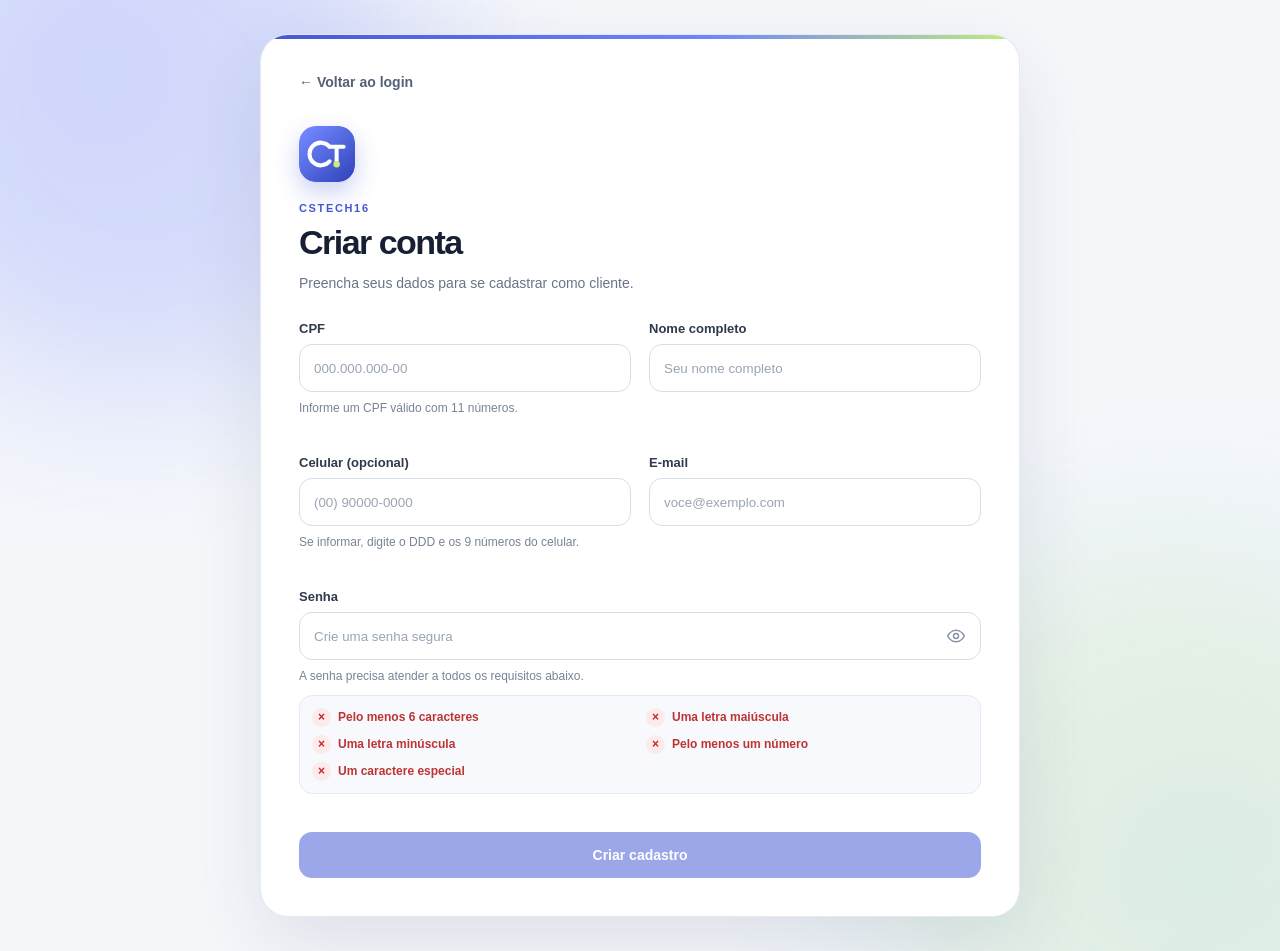
==== commit 8b936d09: "feat: adiciona validacao dinamica ao cadastro" ====
--- a/static/cliente.html
+++ b/static/cliente.html
@@ -1,4 +1,3 @@
-
 <!DOCTYPE html>
 <html lang="pt-BR">
 
@@ -16,13 +15,13 @@
     <link rel="apple-touch-icon" href="/static/img/apple-touch-icon.png">
     <link rel="manifest" href="/static/manifest.webmanifest">
     <link rel="stylesheet" href="/static/css/cstech-ui.css?v=20261106-cs">
+    <link rel="stylesheet" href="/static/css/cadastro-validacao.css?v=20261106-1">
 </head>
 
 <body class="auth-page">
 
     <main class="auth-card wide">
 
-        <!-- VOLTAR PARA O LOGIN -->
         <a class="back-link" href="/static/index.html?v=20261106-cs">
             ← Voltar ao login
         </a>
@@ -37,12 +36,10 @@
             Preencha seus dados para se cadastrar como cliente.
         </p>
 
-        <form id="cliente-form" class="form-grid">
+        <form id="cliente-form" class="form-grid" novalidate>
 
-            <!-- CPF -->
-            <div>
+            <div class="cad-field" data-field="cpf">
                 <label for="cpf">CPF</label>
-
                 <input
                     id="cpf"
                     name="cpf"
@@ -52,32 +49,29 @@
                     placeholder="000.000.000-00"
                     inputmode="numeric"
                     autocomplete="off"
-                    aria-describedby="cpf-help"
+                    aria-describedby="cpf-help cpf-status"
                 >
-
-                <small id="cpf-help">
-                    Informe um CPF válido com 11 números.
-                </small>
+                <small id="cpf-help">Informe um CPF válido com 11 números.</small>
+                <small id="cpf-status" class="cad-field-status" aria-live="polite"></small>
             </div>
 
-            <!-- NOME -->
-            <div>
+            <div class="cad-field" data-field="nome">
                 <label for="nome">Nome completo</label>
-
                 <input
                     id="nome"
                     name="nome"
                     type="text"
                     required
+                    minlength="3"
                     autocomplete="name"
                     placeholder="Seu nome completo"
+                    aria-describedby="nome-status"
                 >
+                <small id="nome-status" class="cad-field-status" aria-live="polite"></small>
             </div>
 
-            <!-- CELULAR -->
-            <div>
+            <div class="cad-field" data-field="telefone">
                 <label for="telefone">Celular (opcional)</label>
-
                 <input
                     id="telefone"
                     name="telefone"
@@ -86,18 +80,14 @@
                     placeholder="(00) 90000-0000"
                     inputmode="numeric"
                     autocomplete="tel"
-                    aria-describedby="telefone-help"
+                    aria-describedby="telefone-help telefone-status"
                 >
-
-                <small id="telefone-help">
-                    Se informar, digite o DDD e os 9 números do celular.
-                </small>
+                <small id="telefone-help">Se informar, digite o DDD e os 9 números do celular.</small>
+                <small id="telefone-status" class="cad-field-status" aria-live="polite"></small>
             </div>
 
-            <!-- E-MAIL -->
-            <div>
+            <div class="cad-field" data-field="email">
                 <label for="cad-email">E-mail</label>
-
                 <input
                     id="cad-email"
                     name="email"
@@ -105,13 +95,13 @@
                     required
                     autocomplete="email"
                     placeholder="voce@exemplo.com"
+                    aria-describedby="email-status"
                 >
+                <small id="email-status" class="cad-field-status" aria-live="polite"></small>
             </div>
 
-            <!-- SENHA -->
-            <div class="span-2">
+            <div class="span-2 cad-field cad-password-field" data-field="senha">
                 <label for="cad-senha">Senha</label>
-
                 <input
                     id="cad-senha"
                     name="senha"
@@ -120,32 +110,29 @@
                     minlength="6"
                     autocomplete="new-password"
                     placeholder="Crie uma senha segura"
-                    aria-describedby="cad-senha-help"
+                    aria-describedby="cad-senha-help senha-requirements"
                 >
 
                 <small id="cad-senha-help">
-                    Mínimo de 6 caracteres, contendo:
-                    maiúscula, minúscula, número e caractere especial.
+                    A senha precisa atender a todos os requisitos abaixo.
                 </small>
+
+                <ul id="senha-requirements" class="password-requirements" aria-label="Requisitos da senha">
+                    <li data-rule="length"><span class="requirement-icon" aria-hidden="true">×</span> Pelo menos 6 caracteres</li>
+                    <li data-rule="uppercase"><span class="requirement-icon" aria-hidden="true">×</span> Uma letra maiúscula</li>
+                    <li data-rule="lowercase"><span class="requirement-icon" aria-hidden="true">×</span> Uma letra minúscula</li>
+                    <li data-rule="number"><span class="requirement-icon" aria-hidden="true">×</span> Pelo menos um número</li>
+                    <li data-rule="special"><span class="requirement-icon" aria-hidden="true">×</span> Um caractere especial</li>
+                </ul>
+                <small id="senha-status" class="cad-field-status" aria-live="polite"></small>
             </div>
 
-            <!-- BOTÃO DE CADASTRO -->
-            <div class="span-2">
-
-                <button
-                    class="btn primary full"
-                    type="submit"
-                >
+            <div class="span-2 cad-submit-area">
+                <button class="btn primary full" type="submit" disabled>
                     Criar cadastro
                 </button>
 
-                <p
-                    id="cliente-message"
-                    class="message"
-                    role="status"
-                    aria-live="polite"
-                ></p>
-
+                <p id="cliente-message" class="message" role="status" aria-live="polite"></p>
             </div>
 
         </form>
@@ -153,9 +140,8 @@
     </main>
 
     <script src="/static/js/app.js?v=20261104-cstech16"></script>
-    <script src="/static/js/clientes.js?v=20261104-cstech16"></script>
+    <script src="/static/js/clientes.js?v=20261106-validacao1"></script>
     <script src="/static/js/password-visibility.js?v=20261104-cstech16"></script>
-
     <script src="/static/js/cstech-ui.js?v=20261106-cs" defer></script>
 </body>
 </html>
--- a/static/css/cadastro-validacao.css
+++ b/static/css/cadastro-validacao.css
@@ -0,0 +1,112 @@
+/* CSTECH16 - validação interativa do cadastro */
+#cliente-form .cad-field {
+    min-width: 0;
+}
+
+#cliente-form .cad-field input {
+    border: 1.5px solid #d7deeb;
+    transition: border-color .2s ease, box-shadow .2s ease, background .2s ease;
+}
+
+#cliente-form .cad-field input:focus {
+    outline: none;
+}
+
+#cliente-form .cad-field.is-neutral input {
+    border-color: #d7deeb;
+}
+
+#cliente-form .cad-field.is-valid input {
+    border-color: #16a36a !important;
+    background: #f5fcf8;
+    box-shadow: 0 0 0 3px rgba(22, 163, 106, .10);
+}
+
+#cliente-form .cad-field.is-invalid input {
+    border-color: #dc4545 !important;
+    background: #fff8f8;
+    box-shadow: 0 0 0 3px rgba(220, 69, 69, .09);
+}
+
+#cliente-form .cad-field-status {
+    display: block;
+    min-height: 16px;
+    margin-top: 5px;
+    font-size: 11px;
+    line-height: 1.4;
+    font-weight: 650;
+}
+
+#cliente-form .cad-field.is-valid .cad-field-status {
+    color: #12805a;
+}
+
+#cliente-form .cad-field.is-invalid .cad-field-status {
+    color: #c62828;
+}
+
+#cliente-form .cad-field.is-neutral .cad-field-status {
+    color: #8793a8;
+}
+
+#cliente-form .password-requirements {
+    display: grid;
+    grid-template-columns: repeat(2, minmax(0, 1fr));
+    gap: 8px 12px;
+    list-style: none;
+    padding: 12px;
+    margin: 10px 0 2px;
+    border: 1px solid #e4e9f2;
+    border-radius: 13px;
+    background: #f8f9fc;
+}
+
+#cliente-form .password-requirements li {
+    display: flex;
+    align-items: center;
+    gap: 7px;
+    color: #bd3434;
+    font-size: 12px;
+    line-height: 1.4;
+    font-weight: 650;
+    transition: color .2s ease;
+}
+
+#cliente-form .password-requirements .requirement-icon {
+    display: inline-grid;
+    place-items: center;
+    flex: 0 0 19px;
+    width: 19px;
+    height: 19px;
+    border-radius: 50%;
+    background: #fdeaea;
+    color: #c62828;
+    font-size: 12px;
+    font-weight: 800;
+}
+
+#cliente-form .password-requirements li.is-met {
+    color: #12805a;
+}
+
+#cliente-form .password-requirements li.is-met .requirement-icon {
+    background: #dcf5e8;
+    color: #12805a;
+}
+
+#cliente-form .cad-submit-area .btn:disabled {
+    opacity: .52;
+    cursor: not-allowed;
+    transform: none;
+    box-shadow: none;
+}
+
+#cliente-form .cad-submit-area .btn:not(:disabled) {
+    opacity: 1;
+}
+
+@media (max-width: 560px) {
+    #cliente-form .password-requirements {
+        grid-template-columns: 1fr;
+    }
+}
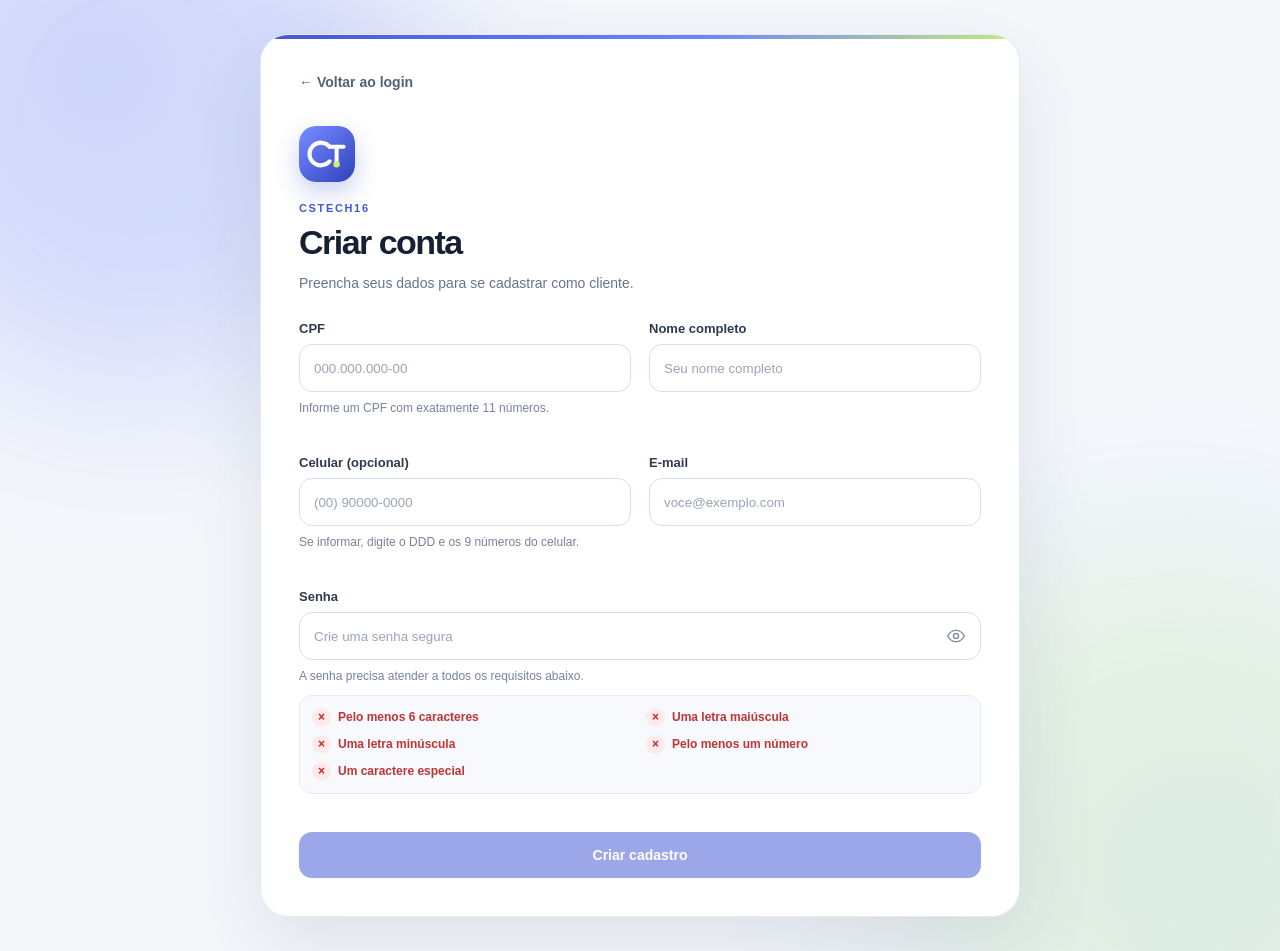
==== commit ceef2f18: "fix: validação rigorosa de cadastro" ====
--- a/static/cliente.html
+++ b/static/cliente.html
@@ -1,3 +1,4 @@
+
 <!DOCTYPE html>
 <html lang="pt-BR">
 
@@ -9,13 +10,15 @@
 
     <link rel="stylesheet" href="/static/css/style.css">
     <meta name="theme-color" content="#4357d5">
+
     <link rel="icon" href="/static/img/icon.svg" type="image/svg+xml">
     <link rel="icon" href="/static/img/favicon-32.png" sizes="32x32" type="image/png">
     <link rel="alternate icon" href="/static/favicon.ico">
     <link rel="apple-touch-icon" href="/static/img/apple-touch-icon.png">
     <link rel="manifest" href="/static/manifest.webmanifest">
+
     <link rel="stylesheet" href="/static/css/cstech-ui.css?v=20261106-cs">
-    <link rel="stylesheet" href="/static/css/cadastro-validacao.css?v=20261106-1">
+    <link rel="stylesheet" href="/static/css/cadastro-validacao.css?v=20261106-2">
 </head>
 
 <body class="auth-page">
@@ -26,7 +29,13 @@
             ← Voltar ao login
         </a>
 
-        <img class="cs-brand-icon" src="/static/img/icon.svg" alt="CSTECH16" width="56" height="56">
+        <img
+            class="cs-brand-icon"
+            src="/static/img/icon.svg"
+            alt="CSTECH16"
+            width="56"
+            height="56"
+        >
 
         <p class="eyebrow">CSTECH16</p>
 
@@ -40,6 +49,7 @@
 
             <div class="cad-field" data-field="cpf">
                 <label for="cpf">CPF</label>
+
                 <input
                     id="cpf"
                     name="cpf"
@@ -51,12 +61,21 @@
                     autocomplete="off"
                     aria-describedby="cpf-help cpf-status"
                 >
-                <small id="cpf-help">Informe um CPF válido com 11 números.</small>
-                <small id="cpf-status" class="cad-field-status" aria-live="polite"></small>
+
+                <small id="cpf-help">
+                    Informe um CPF com exatamente 11 números.
+                </small>
+
+                <small
+                    id="cpf-status"
+                    class="cad-field-status"
+                    aria-live="polite"
+                ></small>
             </div>
 
             <div class="cad-field" data-field="nome">
                 <label for="nome">Nome completo</label>
+
                 <input
                     id="nome"
                     name="nome"
@@ -67,11 +86,17 @@
                     placeholder="Seu nome completo"
                     aria-describedby="nome-status"
                 >
-                <small id="nome-status" class="cad-field-status" aria-live="polite"></small>
+
+                <small
+                    id="nome-status"
+                    class="cad-field-status"
+                    aria-live="polite"
+                ></small>
             </div>
 
             <div class="cad-field" data-field="telefone">
                 <label for="telefone">Celular (opcional)</label>
+
                 <input
                     id="telefone"
                     name="telefone"
@@ -82,12 +107,21 @@
                     autocomplete="tel"
                     aria-describedby="telefone-help telefone-status"
                 >
-                <small id="telefone-help">Se informar, digite o DDD e os 9 números do celular.</small>
-                <small id="telefone-status" class="cad-field-status" aria-live="polite"></small>
+
+                <small id="telefone-help">
+                    Se informar, digite o DDD e os 9 números do celular.
+                </small>
+
+                <small
+                    id="telefone-status"
+                    class="cad-field-status"
+                    aria-live="polite"
+                ></small>
             </div>
 
             <div class="cad-field" data-field="email">
                 <label for="cad-email">E-mail</label>
+
                 <input
                     id="cad-email"
                     name="email"
@@ -97,11 +131,17 @@
                     placeholder="voce@exemplo.com"
                     aria-describedby="email-status"
                 >
-                <small id="email-status" class="cad-field-status" aria-live="polite"></small>
+
+                <small
+                    id="email-status"
+                    class="cad-field-status"
+                    aria-live="polite"
+                ></small>
             </div>
 
             <div class="span-2 cad-field cad-password-field" data-field="senha">
                 <label for="cad-senha">Senha</label>
+
                 <input
                     id="cad-senha"
                     name="senha"
@@ -117,22 +157,61 @@
                     A senha precisa atender a todos os requisitos abaixo.
                 </small>
 
-                <ul id="senha-requirements" class="password-requirements" aria-label="Requisitos da senha">
-                    <li data-rule="length"><span class="requirement-icon" aria-hidden="true">×</span> Pelo menos 6 caracteres</li>
-                    <li data-rule="uppercase"><span class="requirement-icon" aria-hidden="true">×</span> Uma letra maiúscula</li>
-                    <li data-rule="lowercase"><span class="requirement-icon" aria-hidden="true">×</span> Uma letra minúscula</li>
-                    <li data-rule="number"><span class="requirement-icon" aria-hidden="true">×</span> Pelo menos um número</li>
-                    <li data-rule="special"><span class="requirement-icon" aria-hidden="true">×</span> Um caractere especial</li>
+                <ul
+                    id="senha-requirements"
+                    class="password-requirements"
+                    aria-label="Requisitos da senha"
+                >
+                    <li data-rule="length">
+                        <span class="requirement-icon" aria-hidden="true">×</span>
+                        Pelo menos 6 caracteres
+                    </li>
+
+                    <li data-rule="uppercase">
+                        <span class="requirement-icon" aria-hidden="true">×</span>
+                        Uma letra maiúscula
+                    </li>
+
+                    <li data-rule="lowercase">
+                        <span class="requirement-icon" aria-hidden="true">×</span>
+                        Uma letra minúscula
+                    </li>
+
+                    <li data-rule="number">
+                        <span class="requirement-icon" aria-hidden="true">×</span>
+                        Pelo menos um número
+                    </li>
+
+                    <li data-rule="special">
+                        <span class="requirement-icon" aria-hidden="true">×</span>
+                        Um caractere especial
+                    </li>
                 </ul>
-                <small id="senha-status" class="cad-field-status" aria-live="polite"></small>
+
+                <small
+                    id="senha-status"
+                    class="cad-field-status"
+                    aria-live="polite"
+                ></small>
             </div>
 
             <div class="span-2 cad-submit-area">
-                <button class="btn primary full" type="submit" disabled>
+
+                <button
+                    class="btn primary full"
+                    type="submit"
+                    disabled
+                >
                     Criar cadastro
                 </button>
 
-                <p id="cliente-message" class="message" role="status" aria-live="polite"></p>
+                <p
+                    id="cliente-message"
+                    class="message"
+                    role="status"
+                    aria-live="polite"
+                ></p>
+
             </div>
 
         </form>
@@ -140,8 +219,9 @@
     </main>
 
     <script src="/static/js/app.js?v=20261104-cstech16"></script>
-    <script src="/static/js/clientes.js?v=20261106-validacao1"></script>
+    <script src="/static/js/clientes.js?v=20261106-validacao2"></script>
     <script src="/static/js/password-visibility.js?v=20261104-cstech16"></script>
     <script src="/static/js/cstech-ui.js?v=20261106-cs" defer></script>
+
 </body>
 </html>
